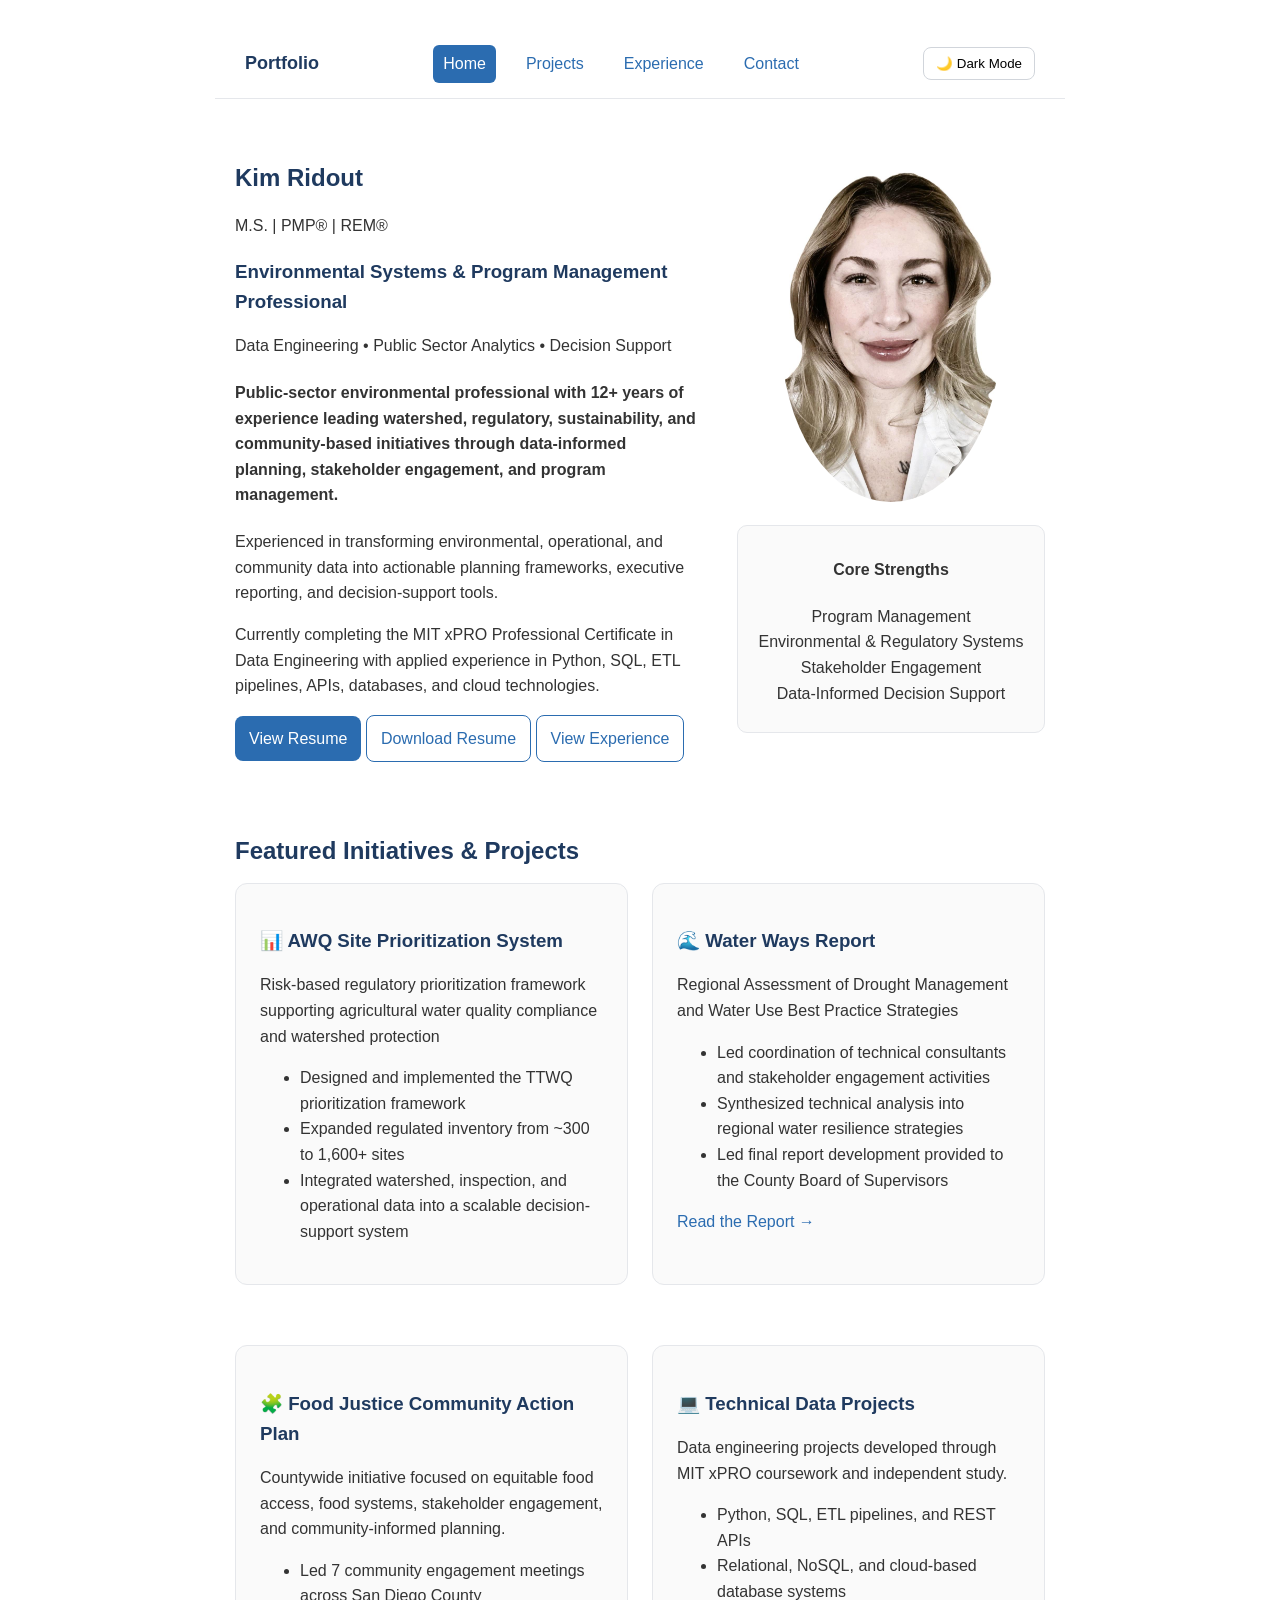
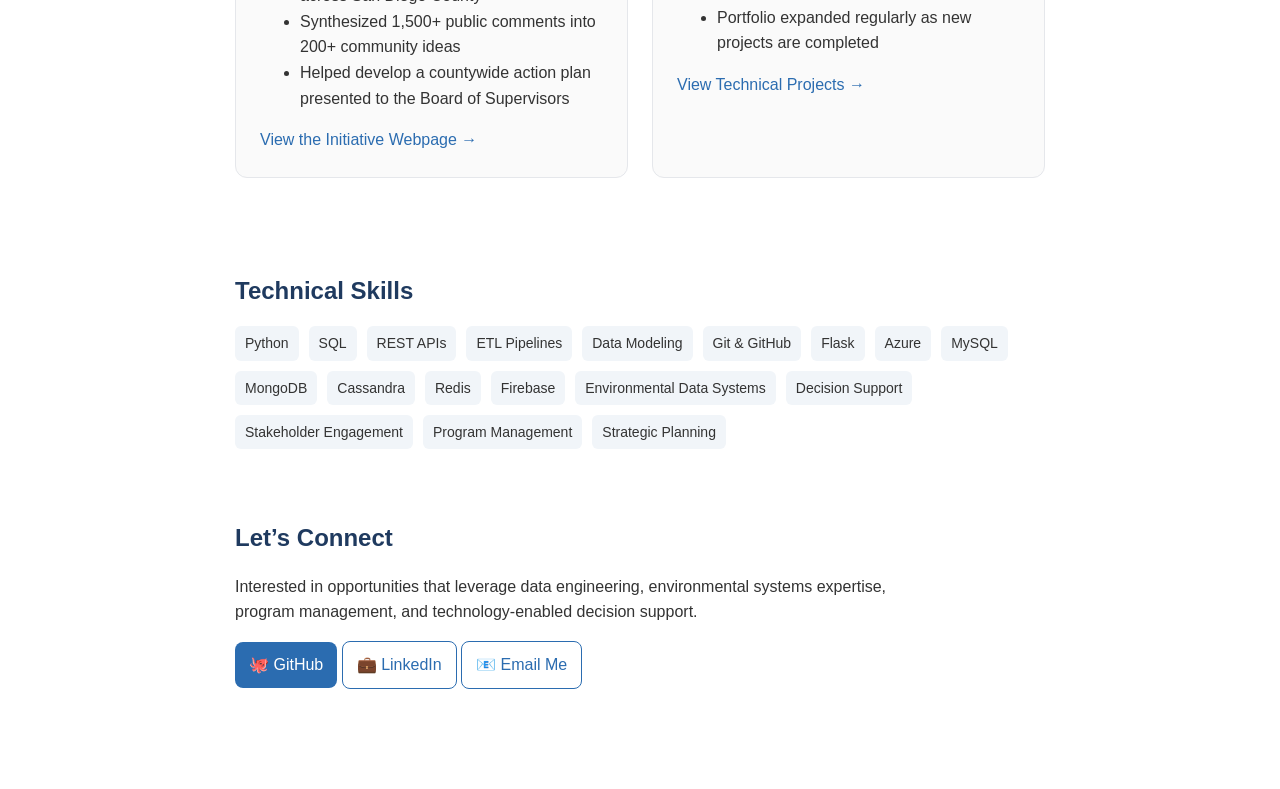
==== index.html @ 8fa9f554 "Refresh portfolio to showcase environmental systems and data engineering experience" ====
<!-- HOME LANDING PAGE  -->

<!DOCTYPE html>
<html lang="en">
<head>
  <meta charset="UTF-8" />
  <title>Kim Ridout | Portfolio</title>
  <link rel="stylesheet" href="style.css" />
</head>
<body>
<header class="site-header">
  <div class="logo">Portfolio</div>
  <nav class="nav-links">
    <a href="index.html">Home</a>
    <a href="projects.html">Projects</a>
    <a href="experience.html">Experience</a>
    <a href="contact.html">Contact</a>
  </nav>
  <button id="theme-toggle">🌙 Dark Mode</button>
</header>

<!-- page container start -->
<div class="page-container">

 <!-- HERO SECTION -->
<section class="hero">
  <div class="hero-left">
    <h1>Kim Ridout</h1><p class="hero-credentials">M.S. | PMP® | REM®</p>
    
    <h3>
    Environmental Systems & Program Management Professional
    </h3>
    <p class="hero-tagline">
    Data Engineering • Public Sector Analytics • Decision Support
    </p>
    <h4>
    Public-sector environmental professional with 12+ years of experience leading watershed, 
    regulatory, sustainability, and community-based initiatives through data-informed planning, 
    stakeholder engagement, and program management.
    </h4>
    <p>
    Experienced in transforming environmental, operational, and community data into
    actionable planning frameworks, executive reporting, and decision-support tools.
    </p>
    <p>
    Currently completing the MIT xPRO Professional Certificate in Data Engineering with applied
    experience in Python, SQL, ETL pipelines, APIs, databases, and cloud technologies.
    </p>

<!-- RESUME -->
    <div class="hero-actions">
      <a class="btn" href="assets/docs/resume_260529.pdf" target="_blank">
        View Resume
      </a>
      <a class="btn btn-outline"
         href="assets/docs/resume_260529.pdf"
         download>
        Download Resume
      </a>
      <a class="btn btn-outline" href="experience.html">
        View Experience
      </a>
    </div>
  </div>
<!-- end hero-left -->

<!-- PROFILE PICTURE -->
  <div class="hero-right">
    <img src="assets/images/profile.jpg"
         class="profile-pic-large" />
<!-- end profile picture -->

<!-- CORE Strengths -->
    <div class="quick-card">
      <h4>Core Strengths</h4>
      <p>
        Program Management<br>
        Environmental & Regulatory Systems<br>
        Stakeholder Engagement<br>
        Data-Informed Decision Support
      </p>
    </div>
<!-- end quick card -->

  </div>
</section>
<!-- end hero -->

<!-- FEATURED PROJECTS -->
<section class="section">
  <h2>Featured Initiatives & Projects</h2>
  <div class="card-grid">

<!-- AWQ -->
   <div class="card">
      <h3>📊 AWQ Site Prioritization System</h3>
        <p>
        Risk-based regulatory prioritization framework supporting agricultural water quality compliance and watershed protection
        </p>
          <ul>
            <li>Designed and implemented the TTWQ prioritization framework</li>
            <li>Expanded regulated inventory from ~300 to 1,600+ sites</li>
            <li>Integrated watershed, inspection, and operational data into a scalable decision-support system</li>
          </ul>
        <!-- <a href="projects.html">
          View AWQ Case Study →
        </a> -->
      </div>

<!-- WATER WAYS -->
    <div class="card">
      <h3>🌊 Water Ways Report</h3>
      <p>
        Regional Assessment of Drought Management and Water Use
        Best Practice Strategies 
      </p>
      <ul>
        <li>Led coordination of technical consultants and stakeholder engagement activities</li>
        <li>Synthesized technical analysis into regional water resilience strategies</li>
        <li>Led final report development provided to the County Board of Supervisors</li>
      </ul>
      <a
        href="https://ehq-production-us-california.s3.us-west-1.amazonaws.com/6717865f766ad4e50844e3e36471124e01fd2bdc/original/1746220062/d6d31402a9e4c3681c6e33fc3dd1c61b_WWR%20241201%20Water%20Ways%20Report.pdf?X-Amz-Algorithm=AWS4-HMAC-SHA256&X-Amz-Credential=AKIA4KKNQAKIPIPQP5NM%2F20260530%2Fus-west-1%2Fs3%2Faws4_request&X-Amz-Date=20260530T140122Z&X-Amz-Expires=300&X-Amz-SignedHeaders=host&X-Amz-Signature=a72d76559b38960dd581448501c898a4fb83215ee8a40cff5bfacf152ab32b6a"
        target="_blank"
        rel="noopener noreferrer"
      >
        Read the Report →
      </a>
    </div>

<!-- FOOD JUSTICE -->
    <div class="card">
      <h3>🧩 Food Justice Community Action Plan</h3>
      <p>
        Countywide initiative focused on equitable food access, food systems,
        stakeholder engagement, and community-informed planning.
      </p>
      <ul>
        <li>Led 7 community engagement meetings across San Diego County</li>
        <li>Synthesized 1,500+ public comments into 200+ community ideas</li>
        <li>Helped develop a countywide action plan presented to the Board of Supervisors</li>
      </ul>
      <a
        href="https://engage.sandiegocounty.gov/food-justice-community-action-plan"
        target="_blank"
        rel="noopener noreferrer"
      >
        View the Initiative Webpage →
      </a>
    </div>

<!-- MIT PROJECTS -->
    <div class="card">
      <h3>💻 Technical Data Projects</h3>
      <p>
        Data engineering projects developed through MIT xPRO coursework and independent study.
        </p>
        <ul>
          <li>Python, SQL, ETL pipelines, and REST APIs</li>
          <li>Relational, NoSQL, and cloud-based database systems</li>
          <li>Portfolio expanded regularly as new projects are completed</li>
        </ul>
      <a href="projects.html">
        View Technical Projects →
      </a>
    </div>

  </div>

</section>
<!-- end featured projects -->

<!-- SKILLS LIST -->
<section class="section">
  <h2>Technical Skills</h2>
  <ul class="skills-inline">
    <li>Python</li>
    <li>SQL</li>
    <li>REST APIs</li>
    <li>ETL Pipelines</li>
    <li>Data Modeling</li>
    <li>Git & GitHub</li>
    <li>Flask</li>
    <li>Azure</li>
    <li>MySQL</li>
    <li>MongoDB</li>
    <li>Cassandra</li>
    <li>Redis</li>
    <li>Firebase</li>
    <li>Environmental Data Systems</li>
    <li>Decision Support</li>
    <li>Stakeholder Engagement</li>
    <li>Program Management</li>
    <li>Strategic Planning</li>
  </ul>
</section>
<!-- end skills list-->

<!-- CONNECT -->
<section class="section connect">
  <h2>Let’s Connect</h2>
  <p>
  Interested in opportunities that leverage data engineering, environmental systems expertise,
  program management, and technology-enabled decision support.
  </p>
  <div class="connect-actions">
    <a class="btn" href="https://github.com/kimmyridout" target="_blank">
      🐙 GitHub
    </a>
    <a class="btn btn-outline" href="https://www.linkedin.com/in/kim-ridout-50b32a196" target="_blank">
      💼 LinkedIn
    </a>
    <a class="btn btn-outline" href="mailto:kimmyridout@gmail.com">
      📧 Email Me
    </a>
  </div>
</section>
<!-- end connect -->

<!-- end of page -->
</div>
<script src="assets/js/script.js"></script>
</body>
</html>
---- style.css ----
/* =========================
   BASE STYLES
========================= */

body {
  font-family: Arial, sans-serif;
  max-width: 850px;
  margin: auto;
  padding: 30px;
  line-height: 1.6;
  color: #333;
}

h1, h2, h3 {
  color: #1f3a5f;
  margin-bottom: 12px;
}

a {
  color: #2b6cb0;
  text-decoration: none;
  transition: 0.2s ease;
}

a:hover {
  text-decoration: underline;
  opacity: 0.85;
}

/* =========================
   LAYOUT CONTAINER
========================= */

.page-container {
  max-width: 1100px;
  margin: 0 auto;
  padding: 0 20px;
}

/* spacing system */
.section {
  margin: 70px 0;
}

.section p {
  max-width: 700px;
  line-height: 1.6;
}

/* =========================
   NAVIGATION
========================= */

.site-header {
  display: flex;
  align-items: center;
  justify-content: space-between;
  padding: 15px 30px;
  border-bottom: 1px solid #e5e7eb;

  position: sticky;
  top: 0;
  z-index: 1000;

  background: rgba(255, 255, 255, 0.95);
  backdrop-filter: blur(6px);
}

.logo {
  font-weight: bold;
  font-size: 18px;
  white-space: nowrap;
  color: #1f3a5f;
}

.nav-links {
  display: flex;
  gap: 20px;
}

.nav-links a {
  padding: 6px 10px;
  border-radius: 6px;
  font-weight: 500;
}

.nav-links a:hover {
  background: #eef5ff;
}

.nav-links a.active {
  background: #2b6cb0;
  color: white;
}

/* =========================
   BUTTONS
========================= */

.btn {
  display: inline-block;
  padding: 10px 14px;
  border-radius: 8px;
  background: #2b6cb0;
  color: white;
}

.btn:hover {
  background: #1f4f86;
}

.btn-outline {
  background: transparent;
  border: 1px solid #2b6cb0;
  color: #2b6cb0;
}

.btn-outline:hover {
  background: #eef5ff;
}

/* =========================
   HERO SECTION
========================= */

.hero {
  display: grid;
  grid-template-columns: 1.2fr 0.8fr;
  gap: 40px;
  align-items: center;
  margin-top: 40px;
}

.hero-right {
  text-align: center;
}

.profile-pic-large {
  width: 220px;
  border-radius: 50%;
  margin-bottom: 15px;
}

.quick-card {
  border: 1px solid #e5e7eb;
  padding: 10px;
  border-radius: 10px;
  background: #fafafa;
}

/* =========================
   CARDS SYSTEM
========================= */

.card-grid {
  display: grid;
  grid-template-columns: repeat(auto-fit, minmax(260px, 1fr));
  column-gap: 24px;
  row-gap: 36px;
}

.card {
  border: 1px solid #e5e7eb;
  border-radius: 12px;
  padding: 24px;
  background: #fafafa;
  transition: transform 0.2s ease;
  margin-bottom: 24px;
}

.card:hover {
  transform: translateY(-3px);
}

/* =========================
   SKILLS
========================= */

.skills-inline {
  display: flex;
  flex-wrap: wrap;
  gap: 10px;
  padding: 0;
  list-style: none;
}

.skills-inline li {
  background: #f1f5f9;
  padding: 6px 10px;
  border-radius: 6px;
  font-size: 14px;
}

/* =========================
   FORMS (CONTACT)
========================= */

.contact-intro {
  max-width: 700px;
  font-size: 18px;
  line-height: 1.6;
}

.contact-form {
  display: flex;
  flex-direction: column;
  gap: 12px;
  max-width: 600px;
}

.contact-form input,
.contact-form textarea {
  padding: 12px;
  font-size: 16px;
  border-radius: 8px;
  border: 1px solid #d1d5db;
}

/* =========================
   FILTER BUTTONS
========================= */

.filter-btn {
  padding: 8px 14px;
  margin-right: 10px;
  margin-bottom: 20px;

  border: 1px solid #d1d5db;
  background: white;
  border-radius: 8px;
  cursor: pointer;
}

.filter-btn:hover {
  background: #eef5ff;
}

.active-filter {
  background: #2b6cb0;
  color: white;
}

/* =========================
   DARK MODE
========================= */

body.dark-mode {
  background: #111827;
  color: #e5e7eb;
}

body.dark-mode h1,
body.dark-mode h2,
body.dark-mode h3,
body.dark-mode .logo {
  color: #f9fafb;
}

body.dark-mode a {
  color: #93c5fd;
}

body.dark-mode .site-header {
  background: rgba(17, 24, 39, 0.95);
  border-bottom: 1px solid #374151;
}

body.dark-mode .card,
body.dark-mode .quick-card {
  background: #1f2937;
  border: 1px solid #374151;
  color: #e5e7eb;
}

body.dark-mode .skills-inline li {
  background: #374151;
  color: #e5e7eb;
}

body.dark-mode .contact-form input,
body.dark-mode .contact-form textarea {
  background: #1f2937;
  border: 1px solid #374151;
  color: #e5e7eb;
}
body.dark-mode .filter-btn {
  background: #1f2937;
  color: #e5e7eb;
  border: 1px solid #374151;
}

body.dark-mode .filter-btn:hover {
  background: #374151;
}

body.dark-mode .active-filter {
  background: #2b6cb0;
  color: white;
}
body.dark-mode .timeline-content {
  background: #1f2937;
  border: 1px solid #374151;
}

body.dark-mode .timeline::before {
  background: #374151;
}

/* =========================
   THEME BUTTON
========================= */

#theme-toggle {
  border: 1px solid #d1d5db;
  background: white;
  padding: 8px 12px;
  border-radius: 8px;
  cursor: pointer;
}

/* ==========================
   EXPERIENCE TIMELINE
========================= */
/* .timeline {
  position: relative;
  margin: 40px 0;
  padding-left: 20px;
}

.timeline::before {
  content: "";
  position: absolute;
  left: 18px;
  top: 0;
  bottom: 0;
  width: 2px;
  background: #cbd5e1;
}

.timeline-item {
  position: relative;
  padding-left: 40px;
  margin-bottom: 35px;
}

.timeline-dot {
  position: absolute;
  left: 10px;
  top: 6px;
  width: 14px;
  height: 14px;
  background: #2b6cb0;
  border-radius: 50%;
}

.timeline-content {
  background: #f8fafc;
  padding: 15px;
  border-radius: 10px;
  border: 1px solid #e5e7eb;
} */

/* =========================
   EXPERIENCE PAGE CLEAN LAYOUT OVERRIDE
========================= */

.timeline {
  padding-left: 0;
  margin: 0;
}

.timeline::before {
  display: none;
}

.timeline-item {
  padding-left: 0;
  margin-bottom: 0;
}

.timeline-dot {
  display: none;
}

.timeline-content {
  background: transparent;
  border: none;
  padding: 0;
}
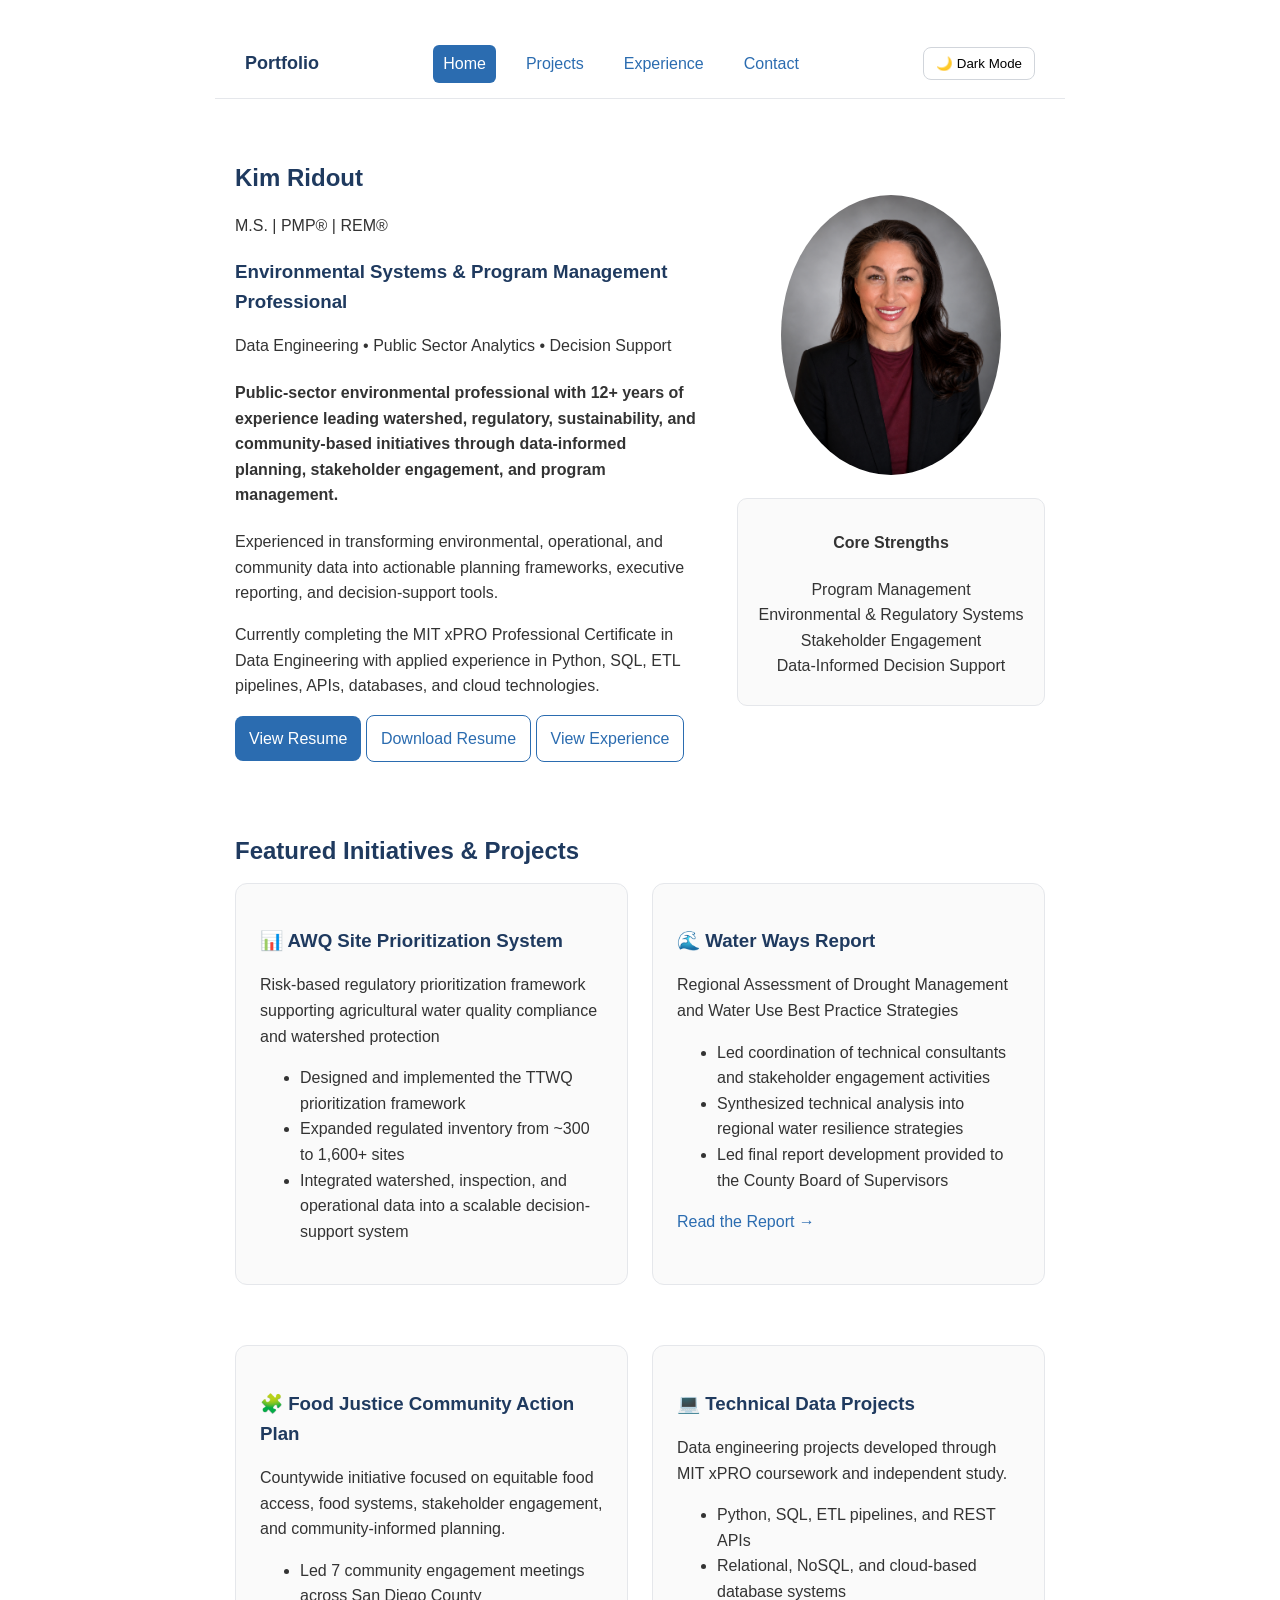
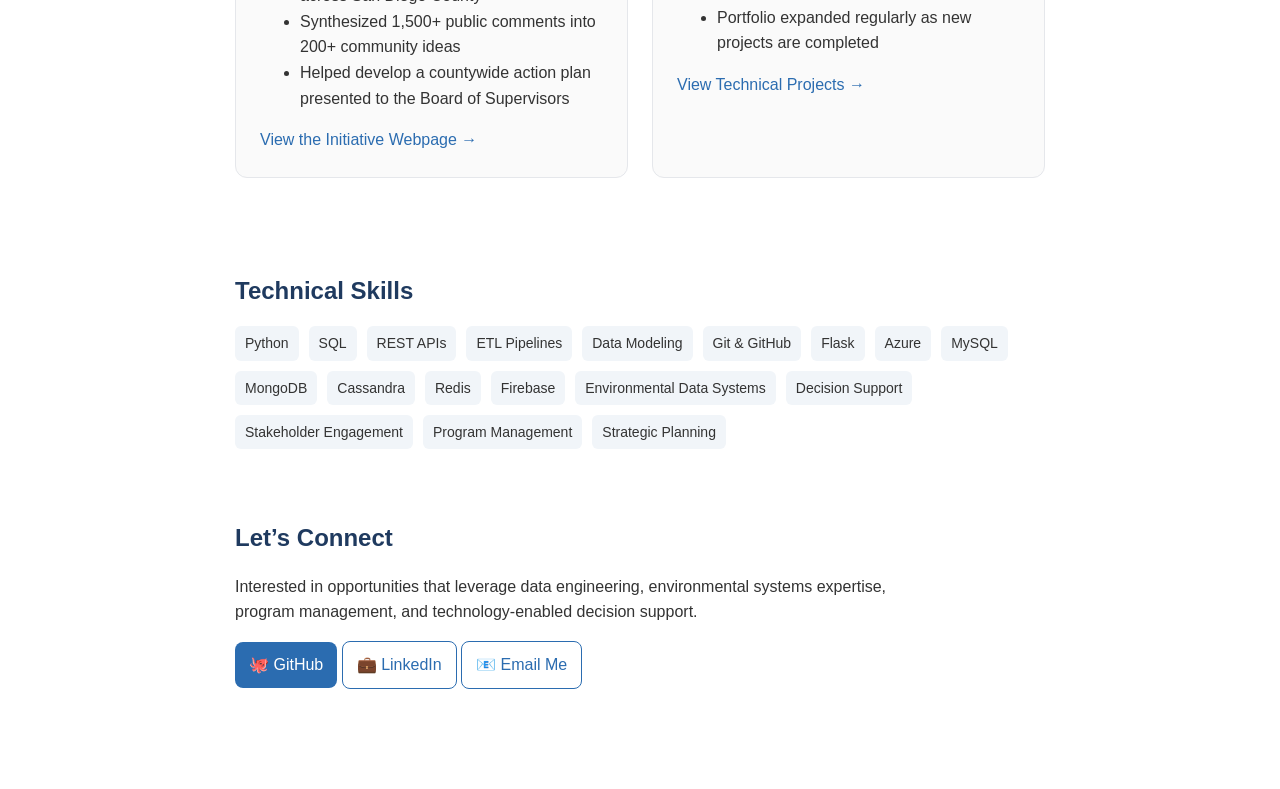
==== commit df9b98eb: "Update professional headshot" ====
--- a/index.html
+++ b/index.html
@@ -66,7 +66,7 @@
 
 <!-- PROFILE PICTURE -->
   <div class="hero-right">
-    <img src="assets/images/profile.jpg"
+    <img src="assets/images/profile.png"
          class="profile-pic-large" />
 <!-- end profile picture -->
 
--- a/style.css
+++ b/style.css
@@ -137,6 +137,8 @@
 
 .profile-pic-large {
   width: 220px;
+  height: 280px;
+  object-fit: cover;
   border-radius: 50%;
   margin-bottom: 15px;
 }
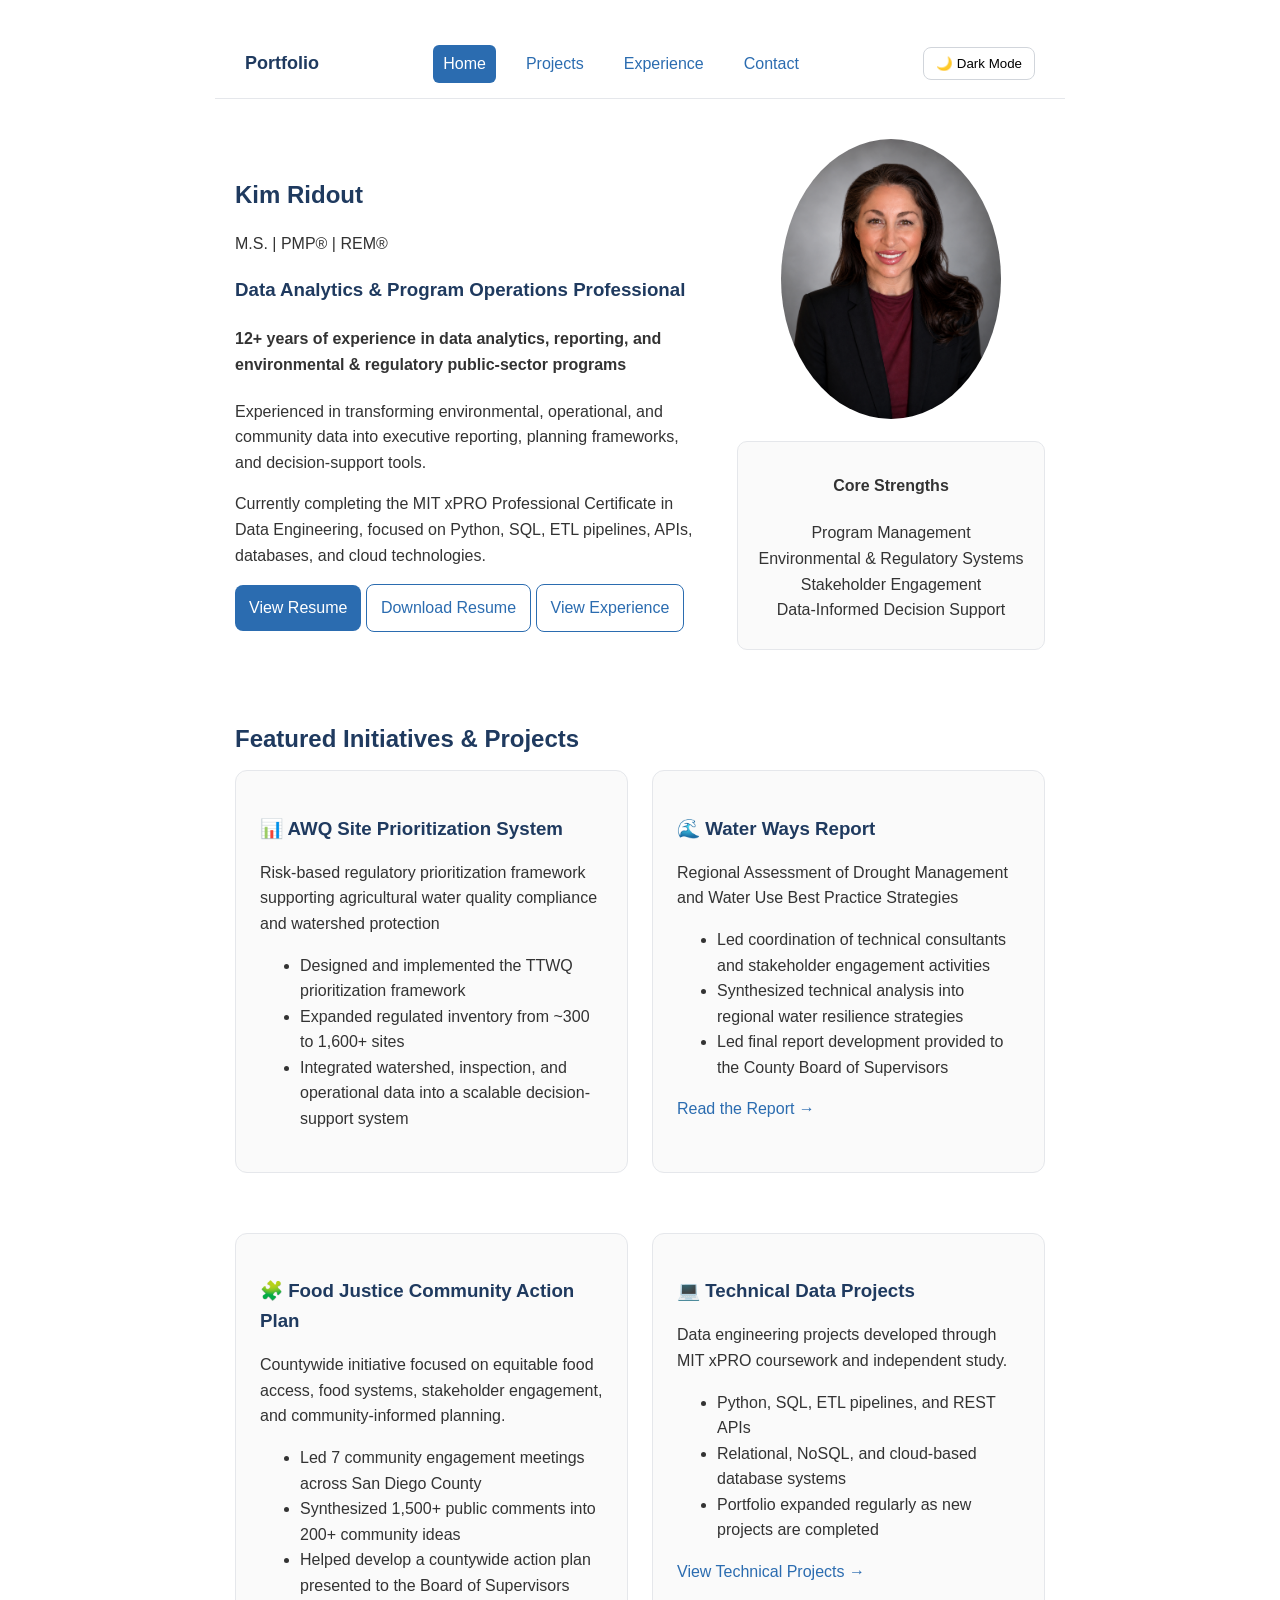
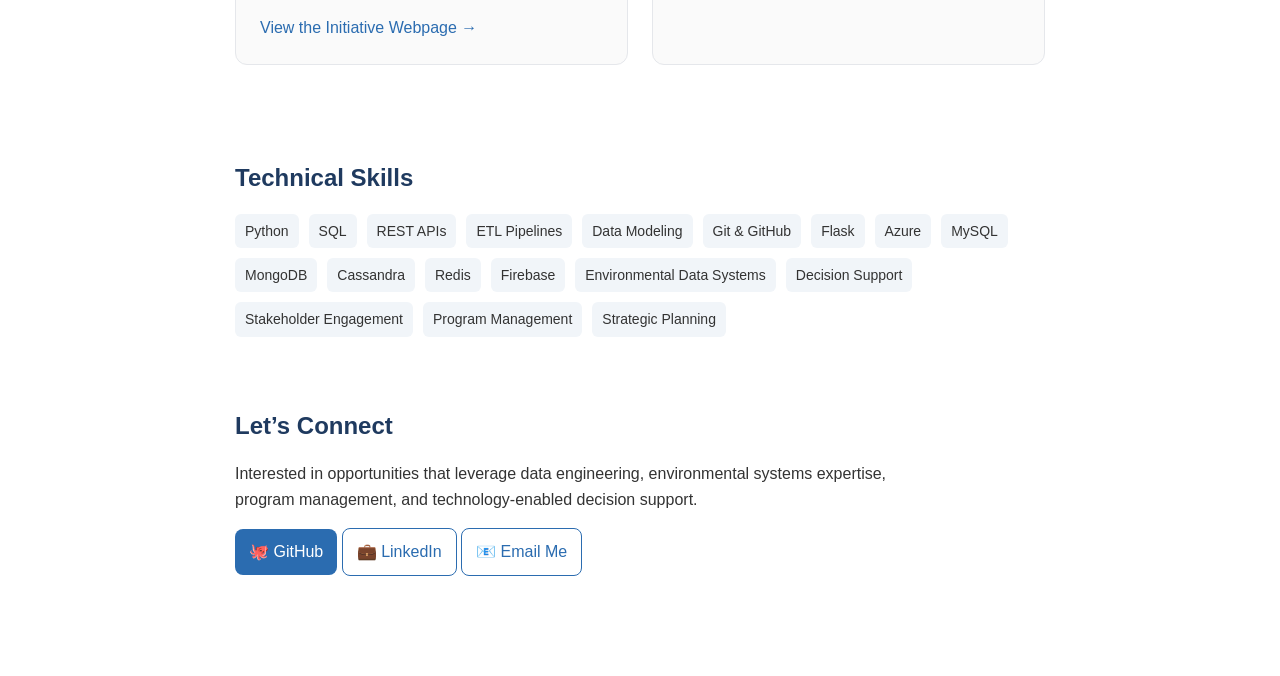
==== commit 5422345c: "Improve portfolio content and wording" ====
--- a/index.html
+++ b/index.html
@@ -28,32 +28,29 @@
     <h1>Kim Ridout</h1><p class="hero-credentials">M.S. | PMP® | REM®</p>
     
     <h3>
-    Environmental Systems & Program Management Professional
+    Data Analytics & Program Operations Professional
     </h3>
-    <p class="hero-tagline">
-    Data Engineering • Public Sector Analytics • Decision Support
-    </p>
-    <h4>
-    Public-sector environmental professional with 12+ years of experience leading watershed, 
-    regulatory, sustainability, and community-based initiatives through data-informed planning, 
-    stakeholder engagement, and program management.
+    <h4 class="hero-tagline">
+    12+ years of experience in data analytics, reporting, and environmental & 
+    regulatory public-sector programs
     </h4>
+
     <p>
-    Experienced in transforming environmental, operational, and community data into
-    actionable planning frameworks, executive reporting, and decision-support tools.
+    Experienced in transforming environmental, operational, and community data 
+    into executive reporting, planning frameworks, and decision-support tools.
     </p>
     <p>
-    Currently completing the MIT xPRO Professional Certificate in Data Engineering with applied
-    experience in Python, SQL, ETL pipelines, APIs, databases, and cloud technologies.
+    Currently completing the MIT xPRO Professional Certificate in Data Engineering, 
+    focused on Python, SQL, ETL pipelines, APIs, databases, and cloud technologies.
     </p>
 
 <!-- RESUME -->
     <div class="hero-actions">
-      <a class="btn" href="assets/docs/resume_260529.pdf" target="_blank">
+      <a class="btn" href="assets/docs/resume_260607.pdf" target="_blank">
         View Resume
       </a>
       <a class="btn btn-outline"
-         href="assets/docs/resume_260529.pdf"
+         href="assets/docs/resume_260607.pdf"
          download>
         Download Resume
       </a>
@@ -120,7 +117,7 @@
         <li>Led final report development provided to the County Board of Supervisors</li>
       </ul>
       <a
-        href="https://ehq-production-us-california.s3.us-west-1.amazonaws.com/6717865f766ad4e50844e3e36471124e01fd2bdc/original/1746220062/d6d31402a9e4c3681c6e33fc3dd1c61b_WWR%20241201%20Water%20Ways%20Report.pdf?X-Amz-Algorithm=AWS4-HMAC-SHA256&X-Amz-Credential=AKIA4KKNQAKIPIPQP5NM%2F20260530%2Fus-west-1%2Fs3%2Faws4_request&X-Amz-Date=20260530T140122Z&X-Amz-Expires=300&X-Amz-SignedHeaders=host&X-Amz-Signature=a72d76559b38960dd581448501c898a4fb83215ee8a40cff5bfacf152ab32b6a"
+        href="https://engage.sandiegocounty.gov/water-ways-report"
         target="_blank"
         rel="noopener noreferrer"
       >
--- a/style.css
+++ b/style.css
@@ -388,4 +388,22 @@
   background: transparent;
   border: none;
   padding: 0;
-}+}
+
+/* =========================
+   PROJECT IMAGES GALLERY
+========================= */
+.project-images {
+  display: grid;
+  grid-template-columns: repeat(3, 1fr);
+  gap: 10px;
+  margin-top: 10px;
+}
+
+.project-images img {
+  width: 100%;
+  height: 180px;
+  object-fit: contain;
+  border-radius: 8px;
+  border: 1px solid #ddd;
+}
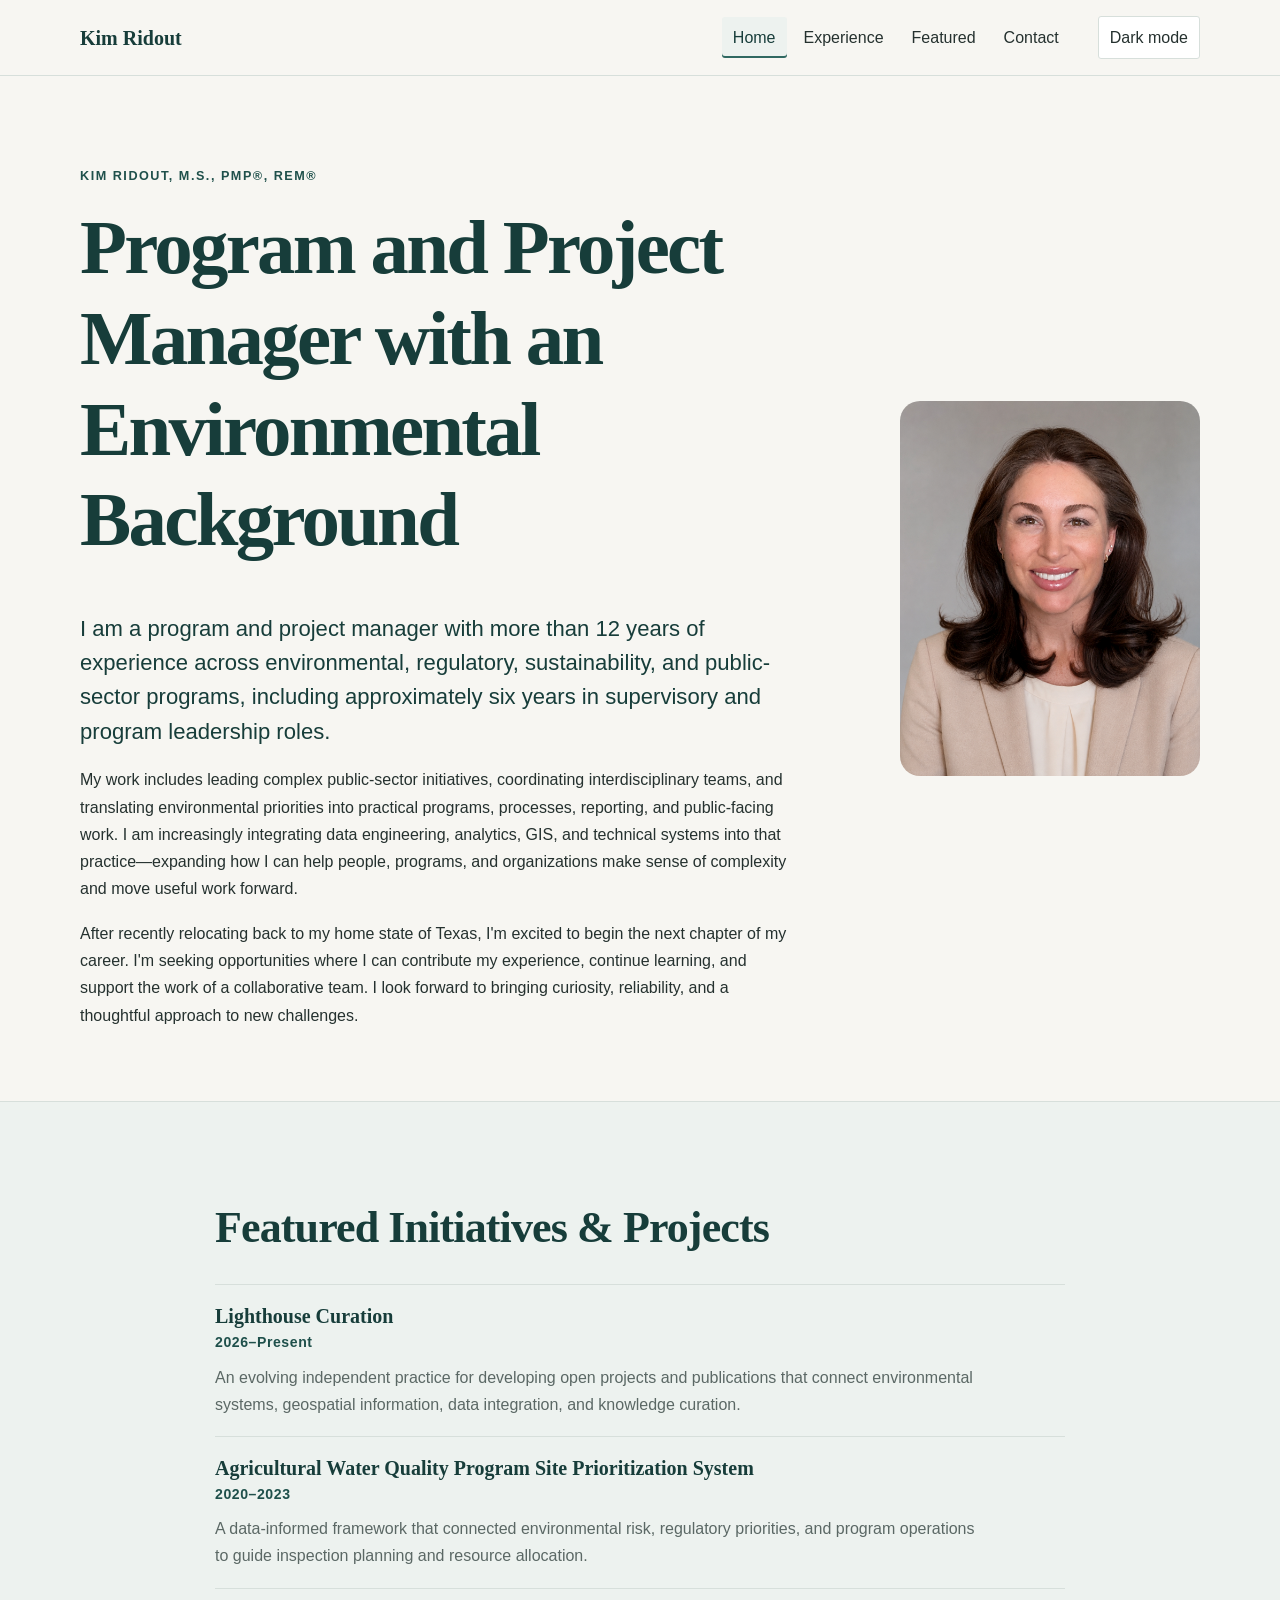
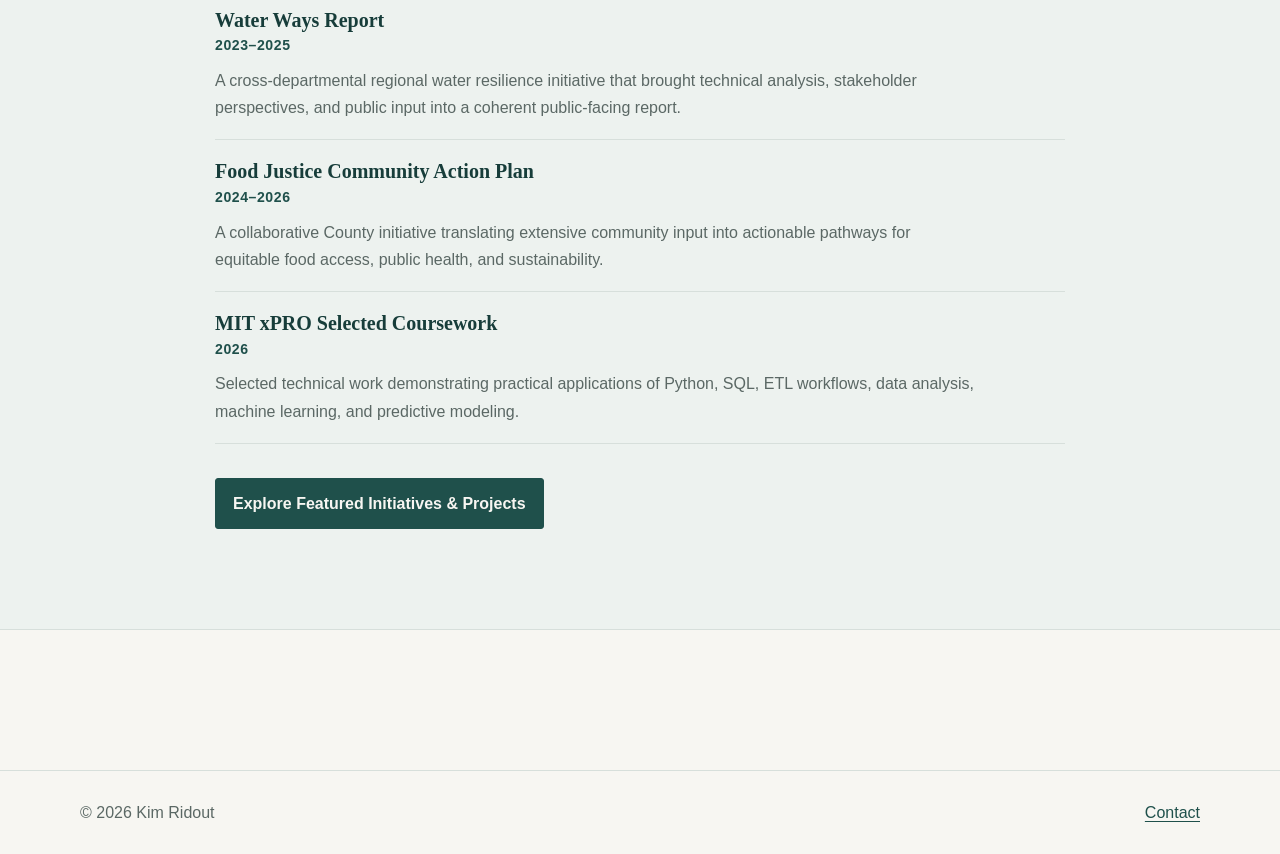
==== commit 12b26ed5: "Refine portfolio and synchronize with updated resume" ====
--- a/index.html
+++ b/index.html
@@ -1,221 +1,80 @@
-<!-- HOME LANDING PAGE  -->
-
 <!DOCTYPE html>
 <html lang="en">
 <head>
-  <meta charset="UTF-8" />
-  <title>Kim Ridout | Portfolio</title>
-  <link rel="stylesheet" href="style.css" />
+  <meta charset="UTF-8">
+  <meta name="viewport" content="width=device-width, initial-scale=1">
+  <meta name="description" content="Environmental program and project manager integrating data engineering, geospatial technologies, and systems thinking into environmental and public-interest work.">
+  <title>Kim Ridout | Environmental Systems &amp; Program Management</title>
+  <link rel="stylesheet" href="style.css">
 </head>
 <body>
-<header class="site-header">
-  <div class="logo">Portfolio</div>
-  <nav class="nav-links">
-    <a href="index.html">Home</a>
-    <a href="projects.html">Projects</a>
-    <a href="experience.html">Experience</a>
-    <a href="contact.html">Contact</a>
-  </nav>
-  <button id="theme-toggle">🌙 Dark Mode</button>
-</header>
+  <header class="site-header">
+    <a class="logo" href="index.html">Kim Ridout</a>
+    <button class="nav-toggle" type="button" aria-expanded="false" aria-controls="primary-navigation">Menu</button>
+    <nav class="nav-links" id="primary-navigation" aria-label="Primary navigation">
+      <a href="index.html" aria-current="page">Home</a>
+      <a href="experience.html">Experience</a>
+      <a href="featured.html">Featured</a>
+      <a href="contact.html">Contact</a>
+    </nav>
+    <button id="theme-toggle" type="button" aria-label="Switch to dark mode">Dark mode</button>
+  </header>
 
-<!-- page container start -->
-<div class="page-container">
+  <main>
+    <section class="hero page-container" aria-labelledby="home-heading">
+      <div class="hero-copy">
+        <p class="eyebrow">Kim Ridout, M.S., PMP®, REM®</p>
+        <h1 id="home-heading">Program and Project Manager with an Environmental Background</h1>
+        <p class="lede">I am a program and project manager with more than 12 years of experience across environmental, regulatory, sustainability, and public-sector programs, including approximately six years in supervisory and program leadership roles.</p>
+        <p>My work includes leading complex public-sector initiatives, coordinating interdisciplinary teams, and translating environmental priorities into practical programs, processes, reporting, and public-facing work. I am increasingly integrating data engineering, analytics, GIS, and technical systems into that practice—expanding how I can help people, programs, and organizations make sense of complexity and move useful work forward.</p>
+        <p>After recently relocating back to my home state of Texas, I'm excited to begin the next chapter of my career. I'm seeking opportunities where I can contribute my experience, continue learning, and support the work of a collaborative team. I look forward to bringing curiosity, reliability, and a thoughtful approach to new challenges.</p>
+      </div>
+      <figure class="portrait">
+        <img src="assets/images/profile.png" alt="Portrait of Kim Ridout">
+      </figure>
+    </section>
 
- <!-- HERO SECTION -->
-<section class="hero">
-  <div class="hero-left">
-    <h1>Kim Ridout</h1><p class="hero-credentials">M.S. | PMP® | REM®</p>
-    
-    <h3>
-    Data Analytics & Program Operations Professional
-    </h3>
-    <h4 class="hero-tagline">
-    12+ years of experience in data analytics, reporting, and environmental & 
-    regulatory public-sector programs
-    </h4>
+    <section class="section section-tint" aria-labelledby="featured-heading">
+      <div class="page-container featured-summary">
+        <h2 id="featured-heading">Featured Initiatives &amp; Projects</h2>
+        <ol>
+          <li>
+            <h3>Lighthouse Curation</h3>
+            <p class="featured-date">2026–Present</p>
+            <p>An evolving independent practice for developing open projects and publications that connect environmental systems, geospatial information, data integration, and knowledge curation.</p>
+          </li>
+          <li>
+            <h3>Agricultural Water Quality Program Site Prioritization System</h3>
+            <p class="featured-date">2020–2023</p>
+            <p>A data-informed framework that connected environmental risk, regulatory priorities, and program operations to guide inspection planning and resource allocation.</p>
+          </li>
+          <li>
+            <h3>Water Ways Report</h3>
+            <p class="featured-date">2023–2025</p>
+            <p>A cross-departmental regional water resilience initiative that brought technical analysis, stakeholder perspectives, and public input into a coherent public-facing report.</p>
+          </li>
+          <li>
+            <h3>Food Justice Community Action Plan</h3>
+            <p class="featured-date">2024–2026</p>
+            <p>A collaborative County initiative translating extensive community input into actionable pathways for equitable food access, public health, and sustainability.</p>
+          </li>
+          <li>
+            <h3>MIT xPRO Selected Coursework</h3>
+            <p class="featured-date">2026</p>
+            <p>Selected technical work demonstrating practical applications of Python, SQL, ETL workflows, data analysis, machine learning, and predictive modeling.</p>
+          </li>
+        </ol>
+        <a class="btn" href="featured.html">Explore Featured Initiatives &amp; Projects</a>
+      </div>
+    </section>
+  </main>
 
-    <p>
-    Experienced in transforming environmental, operational, and community data 
-    into executive reporting, planning frameworks, and decision-support tools.
-    </p>
-    <p>
-    Currently completing the MIT xPRO Professional Certificate in Data Engineering, 
-    focused on Python, SQL, ETL pipelines, APIs, databases, and cloud technologies.
-    </p>
-
-<!-- RESUME -->
-    <div class="hero-actions">
-      <a class="btn" href="assets/docs/resume_260607.pdf" target="_blank">
-        View Resume
-      </a>
-      <a class="btn btn-outline"
-         href="assets/docs/resume_260607.pdf"
-         download>
-        Download Resume
-      </a>
-      <a class="btn btn-outline" href="experience.html">
-        View Experience
-      </a>
+  <footer class="site-footer">
+    <div class="page-container">
+      <p>© <span data-current-year></span> Kim Ridout</p>
+      <a href="contact.html">Contact</a>
     </div>
-  </div>
-<!-- end hero-left -->
-
-<!-- PROFILE PICTURE -->
-  <div class="hero-right">
-    <img src="assets/images/profile.png"
-         class="profile-pic-large" />
-<!-- end profile picture -->
-
-<!-- CORE Strengths -->
-    <div class="quick-card">
-      <h4>Core Strengths</h4>
-      <p>
-        Program Management<br>
-        Environmental & Regulatory Systems<br>
-        Stakeholder Engagement<br>
-        Data-Informed Decision Support
-      </p>
-    </div>
-<!-- end quick card -->
-
-  </div>
-</section>
-<!-- end hero -->
-
-<!-- FEATURED PROJECTS -->
-<section class="section">
-  <h2>Featured Initiatives & Projects</h2>
-  <div class="card-grid">
-
-<!-- AWQ -->
-   <div class="card">
-      <h3>📊 AWQ Site Prioritization System</h3>
-        <p>
-        Risk-based regulatory prioritization framework supporting agricultural water quality compliance and watershed protection
-        </p>
-          <ul>
-            <li>Designed and implemented the TTWQ prioritization framework</li>
-            <li>Expanded regulated inventory from ~300 to 1,600+ sites</li>
-            <li>Integrated watershed, inspection, and operational data into a scalable decision-support system</li>
-          </ul>
-        <!-- <a href="projects.html">
-          View AWQ Case Study →
-        </a> -->
-      </div>
-
-<!-- WATER WAYS -->
-    <div class="card">
-      <h3>🌊 Water Ways Report</h3>
-      <p>
-        Regional Assessment of Drought Management and Water Use
-        Best Practice Strategies 
-      </p>
-      <ul>
-        <li>Led coordination of technical consultants and stakeholder engagement activities</li>
-        <li>Synthesized technical analysis into regional water resilience strategies</li>
-        <li>Led final report development provided to the County Board of Supervisors</li>
-      </ul>
-      <a
-        href="https://engage.sandiegocounty.gov/water-ways-report"
-        target="_blank"
-        rel="noopener noreferrer"
-      >
-        Read the Report →
-      </a>
-    </div>
-
-<!-- FOOD JUSTICE -->
-    <div class="card">
-      <h3>🧩 Food Justice Community Action Plan</h3>
-      <p>
-        Countywide initiative focused on equitable food access, food systems,
-        stakeholder engagement, and community-informed planning.
-      </p>
-      <ul>
-        <li>Led 7 community engagement meetings across San Diego County</li>
-        <li>Synthesized 1,500+ public comments into 200+ community ideas</li>
-        <li>Helped develop a countywide action plan presented to the Board of Supervisors</li>
-      </ul>
-      <a
-        href="https://engage.sandiegocounty.gov/food-justice-community-action-plan"
-        target="_blank"
-        rel="noopener noreferrer"
-      >
-        View the Initiative Webpage →
-      </a>
-    </div>
-
-<!-- MIT PROJECTS -->
-    <div class="card">
-      <h3>💻 Technical Data Projects</h3>
-      <p>
-        Data engineering projects developed through MIT xPRO coursework and independent study.
-        </p>
-        <ul>
-          <li>Python, SQL, ETL pipelines, and REST APIs</li>
-          <li>Relational, NoSQL, and cloud-based database systems</li>
-          <li>Portfolio expanded regularly as new projects are completed</li>
-        </ul>
-      <a href="projects.html">
-        View Technical Projects →
-      </a>
-    </div>
-
-  </div>
-
-</section>
-<!-- end featured projects -->
-
-<!-- SKILLS LIST -->
-<section class="section">
-  <h2>Technical Skills</h2>
-  <ul class="skills-inline">
-    <li>Python</li>
-    <li>SQL</li>
-    <li>REST APIs</li>
-    <li>ETL Pipelines</li>
-    <li>Data Modeling</li>
-    <li>Git & GitHub</li>
-    <li>Flask</li>
-    <li>Azure</li>
-    <li>MySQL</li>
-    <li>MongoDB</li>
-    <li>Cassandra</li>
-    <li>Redis</li>
-    <li>Firebase</li>
-    <li>Environmental Data Systems</li>
-    <li>Decision Support</li>
-    <li>Stakeholder Engagement</li>
-    <li>Program Management</li>
-    <li>Strategic Planning</li>
-  </ul>
-</section>
-<!-- end skills list-->
-
-<!-- CONNECT -->
-<section class="section connect">
-  <h2>Let’s Connect</h2>
-  <p>
-  Interested in opportunities that leverage data engineering, environmental systems expertise,
-  program management, and technology-enabled decision support.
-  </p>
-  <div class="connect-actions">
-    <a class="btn" href="https://github.com/kimmyridout" target="_blank">
-      🐙 GitHub
-    </a>
-    <a class="btn btn-outline" href="https://www.linkedin.com/in/kim-ridout-50b32a196" target="_blank">
-      💼 LinkedIn
-    </a>
-    <a class="btn btn-outline" href="mailto:kimmyridout@gmail.com">
-      📧 Email Me
-    </a>
-  </div>
-</section>
-<!-- end connect -->
-
-<!-- end of page -->
-</div>
-<script src="assets/js/script.js"></script>
+  </footer>
+  <script src="assets/js/script.js"></script>
 </body>
-</html>+</html>
--- a/style.css
+++ b/style.css
@@ -1,409 +1,717 @@
-/* =========================
-   BASE STYLES
-========================= */
+:root {
+  color-scheme: light;
+  --bg: #f7f6f2;
+  --surface: #ffffff;
+  --surface-alt: #edf2ef;
+  --text: #25312f;
+  --muted: #5b6865;
+  --heading: #173d3a;
+  --accent: #2f6861;
+  --accent-strong: #1f504b;
+  --border: #d7dfdb;
+  --focus: #b86d32;
+  --max-width: 1120px;
+}
+
+* {
+  box-sizing: border-box;
+}
+
+html {
+  scroll-behavior: smooth;
+}
 
 body {
-  font-family: Arial, sans-serif;
+  margin: 0;
+  background: var(--bg);
+  color: var(--text);
+  font-family: "Segoe UI", Arial, sans-serif;
+  font-size: 1rem;
+  line-height: 1.7;
+}
+
+body.dark-mode {
+  color-scheme: dark;
+  --bg: #111918;
+  --surface: #172321;
+  --surface-alt: #1b2b28;
+  --text: #e1e9e6;
+  --muted: #aebdb9;
+  --heading: #f2f7f5;
+  --accent: #91c9c0;
+  --accent-strong: #b0ddd5;
+  --border: #334743;
+  --focus: #f0a461;
+}
+
+img {
+  display: block;
+  max-width: 100%;
+}
+
+a {
+  color: var(--accent-strong);
+  text-decoration-thickness: 1px;
+  text-underline-offset: 0.2em;
+}
+
+a:hover {
+  text-decoration-thickness: 2px;
+}
+
+a:focus-visible,
+button:focus-visible {
+  outline: 3px solid var(--focus);
+  outline-offset: 3px;
+}
+
+h1,
+h2,
+h3 {
+  color: var(--heading);
+  font-family: Georgia, "Times New Roman", serif;
+  font-weight: 600;
+  line-height: 1.18;
+  margin: 0 0 0.6em;
+}
+
+h1 {
+  font-size: clamp(2.5rem, 6vw, 4.8rem);
+  letter-spacing: -0.035em;
   max-width: 850px;
-  margin: auto;
-  padding: 30px;
-  line-height: 1.6;
-  color: #333;
-}
-
-h1, h2, h3 {
-  color: #1f3a5f;
-  margin-bottom: 12px;
-}
-
-a {
-  color: #2b6cb0;
+}
+
+h2 {
+  font-size: clamp(1.8rem, 3.5vw, 2.75rem);
+  letter-spacing: -0.02em;
+}
+
+h3 {
+  font-size: 1.25rem;
+}
+
+p,
+ul,
+ol {
+  margin: 0 0 1.1rem;
+}
+
+.page-container {
+  width: min(calc(100% - 40px), var(--max-width));
+  margin-inline: auto;
+}
+
+.site-header {
+  position: sticky;
+  z-index: 10;
+  top: 0;
+  display: grid;
+  grid-template-columns: 1fr auto auto;
+  align-items: center;
+  gap: 28px;
+  min-height: 76px;
+  padding: 12px max(20px, calc((100vw - var(--max-width)) / 2));
+  border-bottom: 1px solid var(--border);
+  background: color-mix(in srgb, var(--bg) 94%, transparent);
+  backdrop-filter: blur(12px);
+}
+
+.logo {
+  color: var(--heading);
+  font-family: Georgia, "Times New Roman", serif;
+  font-size: 1.25rem;
+  font-weight: 700;
   text-decoration: none;
-  transition: 0.2s ease;
-}
-
-a:hover {
-  text-decoration: underline;
-  opacity: 0.85;
-}
-
-/* =========================
-   LAYOUT CONTAINER
-========================= */
-
-.page-container {
-  max-width: 1100px;
-  margin: 0 auto;
-  padding: 0 20px;
-}
-
-/* spacing system */
+}
+
+.nav-links {
+  display: flex;
+  align-items: center;
+  gap: 6px;
+}
+
+.nav-links a {
+  border-radius: 3px;
+  color: var(--text);
+  padding: 7px 11px;
+  text-decoration: none;
+}
+
+.nav-links a:hover,
+.nav-links a[aria-current="page"] {
+  background: var(--surface-alt);
+  color: var(--heading);
+}
+
+.nav-links a[aria-current="page"] {
+  box-shadow: inset 0 -2px var(--accent);
+}
+
+button {
+  color: inherit;
+  font: inherit;
+}
+
+#theme-toggle,
+.nav-toggle {
+  border: 1px solid var(--border);
+  border-radius: 3px;
+  background: var(--surface);
+  cursor: pointer;
+  padding: 7px 11px;
+}
+
+.nav-toggle {
+  display: none;
+}
+
+.hero {
+  --portrait-width: 300px;
+  display: grid;
+  grid-template-columns: minmax(0, 1fr) var(--portrait-width);
+  gap: clamp(40px, 8vw, 100px);
+  align-items: center;
+  min-height: auto;
+  padding-block: 90px 55px;
+}
+
+.hero-copy {
+  max-width: 800px;
+}
+
+.eyebrow {
+  color: var(--accent-strong);
+  font-size: 0.79rem;
+  font-weight: 700;
+  letter-spacing: 0.12em;
+  margin-bottom: 1rem;
+  text-transform: uppercase;
+}
+
+.lede {
+  color: var(--heading);
+  font-size: clamp(1.15rem, 2vw, 1.38rem);
+  line-height: 1.55;
+  max-width: 800px;
+}
+
+.hero-copy > p:not(.eyebrow) {
+  max-width: 760px;
+}
+
+.hero + .section {
+  margin-top: 0;
+}
+
+.portrait {
+  aspect-ratio: 4 / 5;
+  border-radius: 20px;
+  margin: 0;
+  overflow: hidden;
+  transform: translateY(-18px);
+}
+
+.portrait img {
+  height: 100%;
+  object-fit: cover;
+  width: 100%;
+}
+
+.external-links {
+  display: flex;
+  flex-wrap: wrap;
+  gap: 14px 26px;
+  margin-top: 28px;
+}
+
+.external-links a,
+.coursework-list a {
+  font-weight: 650;
+}
+
+.external-links a::after,
+.coursework-list a::after {
+  content: " →";
+}
+
 .section {
-  margin: 70px 0;
-}
-
-.section p {
-  max-width: 700px;
-  line-height: 1.6;
-}
-
-/* =========================
-   NAVIGATION
-========================= */
-
-.site-header {
+  margin-block: clamp(80px, 11vw, 140px);
+}
+
+.section-tint {
+  background: var(--surface-alt);
+  border-block: 1px solid var(--border);
+  padding-block: clamp(65px, 9vw, 100px);
+}
+
+.split-section {
+  display: grid;
+  grid-template-columns: 0.75fr 1.25fr;
+  gap: clamp(40px, 8vw, 100px);
+}
+
+.featured-summary {
+  max-width: 850px;
+}
+
+.featured-summary ol {
+  border-top: 1px solid var(--border);
+  list-style: none;
+  margin: 30px 0 34px;
+  padding: 0;
+}
+
+.featured-summary li {
+  border-bottom: 1px solid var(--border);
+  padding: 20px 0 18px;
+}
+
+.featured-summary li h3 {
+  margin-bottom: 6px;
+}
+
+.featured-summary li p {
+  color: var(--muted);
+  margin: 0;
+  max-width: 760px;
+}
+
+.featured-summary .featured-date {
+  color: var(--accent-strong);
+  font-size: 0.88rem;
+  font-weight: 700;
+  letter-spacing: 0.04em;
+  margin: -0.25rem 0 0.55rem;
+}
+
+.btn {
+  display: inline-block;
+  border: 1px solid var(--accent-strong);
+  border-radius: 3px;
+  background: var(--accent-strong);
+  color: var(--bg);
+  font-weight: 650;
+  padding: 11px 17px;
+  text-decoration: none;
+}
+
+.btn:hover {
+  background: var(--heading);
+  color: var(--bg);
+}
+
+.page-intro {
+  border-bottom: 1px solid var(--border);
+  padding: clamp(75px, 10vw, 120px) 0 clamp(50px, 7vw, 75px);
+}
+
+.page-intro .lede {
+  max-width: 800px;
+}
+
+.experience-list {
+  border-top: 1px solid var(--border);
+}
+
+.current-initiative {
+  display: grid;
+  grid-template-columns: 0.75fr 1.25fr;
+  gap: clamp(40px, 8vw, 100px);
+  border: 1px solid var(--border);
+  background: var(--surface-alt);
+  padding: clamp(30px, 5vw, 55px);
+}
+
+.current-initiative p:last-child {
+  margin-bottom: 0;
+}
+
+.initiative-role {
+  color: var(--muted);
+  font-size: 0.95rem;
+  font-weight: 650;
+  margin-top: -0.35rem;
+}
+
+.experience-entry {
+  border-bottom: 1px solid var(--border);
+  padding: 35px 0;
+}
+
+.experience-entry header {
+  display: grid;
+  grid-template-columns: 1fr auto;
+  gap: 25px;
+  align-items: start;
+  margin-bottom: 14px;
+}
+
+.experience-entry h3,
+.credential h3,
+.coursework-list h3 {
+  margin-bottom: 4px;
+}
+
+.experience-entry header p {
+  color: var(--muted);
+  margin: 0;
+}
+
+.experience-entry .date {
+  color: var(--accent-strong);
+  font-size: 0.9rem;
+  font-weight: 700;
+  white-space: nowrap;
+}
+
+.experience-entry ul {
+  max-width: 880px;
+  margin-bottom: 0;
+  padding-left: 1.2rem;
+}
+
+.contextual-links {
+  border-left: 2px solid var(--accent);
+  margin-top: 24px;
+  max-width: 800px;
+  padding-left: 18px;
+}
+
+.contextual-links a {
+  font-weight: 650;
+}
+
+.contextual-links p {
+  color: var(--muted);
+  font-size: 0.93rem;
+  margin: 2px 0 12px;
+}
+
+.contextual-links .contextual-label {
+  color: var(--accent-strong);
+  font-size: 0.76rem;
+  font-weight: 700;
+  letter-spacing: 0.1em;
+  margin-bottom: 8px;
+  text-transform: uppercase;
+}
+
+.publication {
+  color: var(--muted);
+  font-size: 0.94rem;
+  margin-top: 14px;
+}
+
+.development-note {
+  color: var(--muted);
+  font-style: italic;
+  margin-top: 24px;
+}
+
+.compact-entry > p {
+  margin-bottom: 0;
+}
+
+.credential-grid {
+  display: grid;
+  grid-template-columns: 0.85fr 1.15fr;
+  gap: clamp(45px, 8vw, 100px);
+}
+
+.credential {
+  border-top: 1px solid var(--border);
+  padding: 22px 0 10px;
+}
+
+.credential p,
+.plain-list {
+  color: var(--muted);
+}
+
+.plain-list {
+  border-top: 1px solid var(--border);
+  list-style: none;
+  padding: 14px 0 0;
+}
+
+.plain-list li {
+  border-bottom: 1px solid var(--border);
+  padding: 9px 0;
+}
+
+.resume-callout {
   display: flex;
   align-items: center;
   justify-content: space-between;
-  padding: 15px 30px;
-  border-bottom: 1px solid #e5e7eb;
-
-  position: sticky;
-  top: 0;
-  z-index: 1000;
-
-  background: rgba(255, 255, 255, 0.95);
-  backdrop-filter: blur(6px);
-}
-
-.logo {
-  font-weight: bold;
-  font-size: 18px;
-  white-space: nowrap;
-  color: #1f3a5f;
-}
-
-.nav-links {
+  gap: 40px;
+  border: 1px solid var(--border);
+  background: var(--surface-alt);
+  padding: clamp(30px, 5vw, 55px);
+}
+
+.resume-callout .btn {
+  flex: none;
+}
+
+/* =========================
+   PERSPECTIVE PAGE
+========================= */
+
+.perspective-page {
+  padding-bottom: clamp(80px, 11vw, 140px);
+}
+
+.perspective-section {
+  margin-block: clamp(75px, 10vw, 120px);
+}
+
+.perspective-panel {
+  border: 1px solid var(--border);
+  background: var(--surface-alt);
+  padding: clamp(30px, 5vw, 55px);
+}
+
+.perspective-panel p {
+  max-width: 850px;
+}
+
+.strengths-section {
+  margin-top: clamp(55px, 8vw, 90px);
+}
+
+.strengths-grid {
+  display: grid;
+  grid-template-columns: repeat(auto-fit, minmax(190px, 1fr));
+  gap: 18px;
+  margin-top: 35px;
+}
+
+.results-note {
+  color: var(--muted);
+  font-size: 0.9rem;
+}
+
+.strength-card {
+  border: 1px solid var(--border);
+  background: var(--surface);
+  padding: 22px;
+}
+
+.strength-card p:last-child {
+  margin-bottom: 0;
+}
+
+.placeholder-label {
+  color: var(--muted);
+  font-size: 0.84rem;
+}
+
+.placeholder-label {
+  border-block: 1px solid var(--border);
+  padding-block: 10px;
+}
+
+.energy-grid {
+  display: grid;
+  grid-template-columns: repeat(2, minmax(0, 1fr));
+  gap: 14px;
+  list-style: none;
+  margin: 30px 0 0;
+  padding: 0;
+}
+
+.energy-grid li {
+  border: 1px solid var(--border);
+  background: var(--surface);
+  color: var(--heading);
+  padding: 15px 18px;
+}
+
+.perspective-closing {
+  max-width: 760px;
+  border-top: 1px solid var(--border);
+  padding-top: 35px;
+}
+
+.perspective-closing .btn {
+  margin-top: 10px;
+}
+
+.featured-list {
+  margin-bottom: 140px;
+}
+
+.featured-entry {
+  display: grid;
+  grid-template-columns: 70px minmax(0, 850px);
+  gap: 20px;
+  border-bottom: 1px solid var(--border);
+  padding-block: clamp(65px, 9vw, 100px);
+}
+
+.entry-number {
+  color: var(--accent-strong);
+  font-family: Georgia, "Times New Roman", serif;
+  font-size: 1.1rem;
+}
+
+.statement {
+  border-left: 3px solid var(--accent);
+  color: var(--heading);
+  font-family: Georgia, "Times New Roman", serif;
+  font-size: 1.25rem;
+  padding-left: 22px;
+}
+
+.coursework-list {
+  display: grid;
+  grid-template-columns: repeat(2, 1fr);
+  gap: 24px;
+  margin-top: 35px;
+}
+
+.coursework-list section {
+  border-top: 2px solid var(--accent);
+  background: var(--surface-alt);
+  padding: 24px;
+}
+
+.contact-page {
+  min-height: calc(100vh - 165px);
+}
+
+.contact-list {
+  display: grid;
+  margin: 65px 0 120px;
+  font-style: normal;
+}
+
+.contact-list a {
+  display: grid;
+  grid-template-columns: 140px 1fr;
+  gap: 20px;
+  align-items: baseline;
+  border-bottom: 1px solid var(--border);
+  color: var(--heading);
+  padding: 24px 0;
+  text-decoration: none;
+}
+
+.contact-list a:first-child {
+  border-top: 1px solid var(--border);
+}
+
+.contact-list span {
+  color: var(--muted);
+  font-size: 0.8rem;
+  letter-spacing: 0.1em;
+  text-transform: uppercase;
+}
+
+.contact-list strong::after {
+  content: " ↗";
+  color: var(--accent-strong);
+}
+
+.site-footer {
+  border-top: 1px solid var(--border);
+  color: var(--muted);
+  padding-block: 28px;
+}
+
+.site-footer .page-container {
   display: flex;
+  justify-content: space-between;
   gap: 20px;
 }
 
-.nav-links a {
-  padding: 6px 10px;
-  border-radius: 6px;
-  font-weight: 500;
-}
-
-.nav-links a:hover {
-  background: #eef5ff;
-}
-
-.nav-links a.active {
-  background: #2b6cb0;
-  color: white;
-}
-
-/* =========================
-   BUTTONS
-========================= */
-
-.btn {
-  display: inline-block;
-  padding: 10px 14px;
-  border-radius: 8px;
-  background: #2b6cb0;
-  color: white;
-}
-
-.btn:hover {
-  background: #1f4f86;
-}
-
-.btn-outline {
-  background: transparent;
-  border: 1px solid #2b6cb0;
-  color: #2b6cb0;
-}
-
-.btn-outline:hover {
-  background: #eef5ff;
-}
-
-/* =========================
-   HERO SECTION
-========================= */
-
-.hero {
-  display: grid;
-  grid-template-columns: 1.2fr 0.8fr;
-  gap: 40px;
-  align-items: center;
-  margin-top: 40px;
-}
-
-.hero-right {
-  text-align: center;
-}
-
-.profile-pic-large {
-  width: 220px;
-  height: 280px;
-  object-fit: cover;
-  border-radius: 50%;
-  margin-bottom: 15px;
-}
-
-.quick-card {
-  border: 1px solid #e5e7eb;
-  padding: 10px;
-  border-radius: 10px;
-  background: #fafafa;
-}
-
-/* =========================
-   CARDS SYSTEM
-========================= */
-
-.card-grid {
-  display: grid;
-  grid-template-columns: repeat(auto-fit, minmax(260px, 1fr));
-  column-gap: 24px;
-  row-gap: 36px;
-}
-
-.card {
-  border: 1px solid #e5e7eb;
-  border-radius: 12px;
-  padding: 24px;
-  background: #fafafa;
-  transition: transform 0.2s ease;
-  margin-bottom: 24px;
-}
-
-.card:hover {
-  transform: translateY(-3px);
-}
-
-/* =========================
-   SKILLS
-========================= */
-
-.skills-inline {
-  display: flex;
-  flex-wrap: wrap;
-  gap: 10px;
-  padding: 0;
-  list-style: none;
-}
-
-.skills-inline li {
-  background: #f1f5f9;
-  padding: 6px 10px;
-  border-radius: 6px;
-  font-size: 14px;
-}
-
-/* =========================
-   FORMS (CONTACT)
-========================= */
-
-.contact-intro {
-  max-width: 700px;
-  font-size: 18px;
-  line-height: 1.6;
-}
-
-.contact-form {
-  display: flex;
-  flex-direction: column;
-  gap: 12px;
-  max-width: 600px;
-}
-
-.contact-form input,
-.contact-form textarea {
-  padding: 12px;
-  font-size: 16px;
-  border-radius: 8px;
-  border: 1px solid #d1d5db;
-}
-
-/* =========================
-   FILTER BUTTONS
-========================= */
-
-.filter-btn {
-  padding: 8px 14px;
-  margin-right: 10px;
-  margin-bottom: 20px;
-
-  border: 1px solid #d1d5db;
-  background: white;
-  border-radius: 8px;
-  cursor: pointer;
-}
-
-.filter-btn:hover {
-  background: #eef5ff;
-}
-
-.active-filter {
-  background: #2b6cb0;
-  color: white;
-}
-
-/* =========================
-   DARK MODE
-========================= */
-
-body.dark-mode {
-  background: #111827;
-  color: #e5e7eb;
-}
-
-body.dark-mode h1,
-body.dark-mode h2,
-body.dark-mode h3,
-body.dark-mode .logo {
-  color: #f9fafb;
-}
-
-body.dark-mode a {
-  color: #93c5fd;
-}
-
-body.dark-mode .site-header {
-  background: rgba(17, 24, 39, 0.95);
-  border-bottom: 1px solid #374151;
-}
-
-body.dark-mode .card,
-body.dark-mode .quick-card {
-  background: #1f2937;
-  border: 1px solid #374151;
-  color: #e5e7eb;
-}
-
-body.dark-mode .skills-inline li {
-  background: #374151;
-  color: #e5e7eb;
-}
-
-body.dark-mode .contact-form input,
-body.dark-mode .contact-form textarea {
-  background: #1f2937;
-  border: 1px solid #374151;
-  color: #e5e7eb;
-}
-body.dark-mode .filter-btn {
-  background: #1f2937;
-  color: #e5e7eb;
-  border: 1px solid #374151;
-}
-
-body.dark-mode .filter-btn:hover {
-  background: #374151;
-}
-
-body.dark-mode .active-filter {
-  background: #2b6cb0;
-  color: white;
-}
-body.dark-mode .timeline-content {
-  background: #1f2937;
-  border: 1px solid #374151;
-}
-
-body.dark-mode .timeline::before {
-  background: #374151;
-}
-
-/* =========================
-   THEME BUTTON
-========================= */
-
-#theme-toggle {
-  border: 1px solid #d1d5db;
-  background: white;
-  padding: 8px 12px;
-  border-radius: 8px;
-  cursor: pointer;
-}
-
-/* ==========================
-   EXPERIENCE TIMELINE
-========================= */
-/* .timeline {
-  position: relative;
-  margin: 40px 0;
-  padding-left: 20px;
-}
-
-.timeline::before {
-  content: "";
-  position: absolute;
-  left: 18px;
-  top: 0;
-  bottom: 0;
-  width: 2px;
-  background: #cbd5e1;
-}
-
-.timeline-item {
-  position: relative;
-  padding-left: 40px;
-  margin-bottom: 35px;
-}
-
-.timeline-dot {
-  position: absolute;
-  left: 10px;
-  top: 6px;
-  width: 14px;
-  height: 14px;
-  background: #2b6cb0;
-  border-radius: 50%;
-}
-
-.timeline-content {
-  background: #f8fafc;
-  padding: 15px;
-  border-radius: 10px;
-  border: 1px solid #e5e7eb;
-} */
-
-/* =========================
-   EXPERIENCE PAGE CLEAN LAYOUT OVERRIDE
-========================= */
-
-.timeline {
-  padding-left: 0;
+.site-footer p {
   margin: 0;
 }
 
-.timeline::before {
-  display: none;
-}
-
-.timeline-item {
-  padding-left: 0;
-  margin-bottom: 0;
-}
-
-.timeline-dot {
-  display: none;
-}
-
-.timeline-content {
-  background: transparent;
-  border: none;
-  padding: 0;
-}
-
-/* =========================
-   PROJECT IMAGES GALLERY
-========================= */
-.project-images {
-  display: grid;
-  grid-template-columns: repeat(3, 1fr);
-  gap: 10px;
-  margin-top: 10px;
-}
-
-.project-images img {
-  width: 100%;
-  height: 180px;
-  object-fit: contain;
-  border-radius: 8px;
-  border: 1px solid #ddd;
-}
+@media (max-width: 760px) {
+  .site-header {
+    grid-template-columns: 1fr auto auto;
+    gap: 8px;
+    min-height: 68px;
+  }
+
+  .nav-toggle {
+    display: block;
+  }
+
+  .nav-links {
+    position: absolute;
+    top: 100%;
+    right: 0;
+    left: 0;
+    display: none;
+    flex-direction: column;
+    align-items: stretch;
+    gap: 2px;
+    border-bottom: 1px solid var(--border);
+    background: var(--bg);
+    padding: 12px 20px 20px;
+  }
+
+  .nav-links.is-open {
+    display: flex;
+  }
+
+  .nav-links a {
+    padding: 11px;
+  }
+
+  #theme-toggle {
+    font-size: 0.88rem;
+  }
+
+  .hero {
+    grid-template-columns: 1fr;
+    min-height: auto;
+    padding-block: 65px 45px;
+  }
+
+  .portrait {
+    max-width: 230px;
+    transform: none;
+  }
+
+  .split-section,
+  .current-initiative,
+  .credential-grid,
+  .coursework-list,
+  .energy-grid {
+    grid-template-columns: 1fr;
+  }
+
+  .experience-entry header {
+    grid-template-columns: 1fr;
+    gap: 6px;
+  }
+
+  .resume-callout {
+    align-items: flex-start;
+    flex-direction: column;
+  }
+
+  .featured-entry {
+    grid-template-columns: 1fr;
+    gap: 5px;
+  }
+
+  .entry-number {
+    margin-bottom: 8px;
+  }
+
+  .contact-list a {
+    grid-template-columns: 1fr;
+    gap: 5px;
+  }
+}
+
+@media (prefers-reduced-motion: reduce) {
+  html {
+    scroll-behavior: auto;
+  }
+}
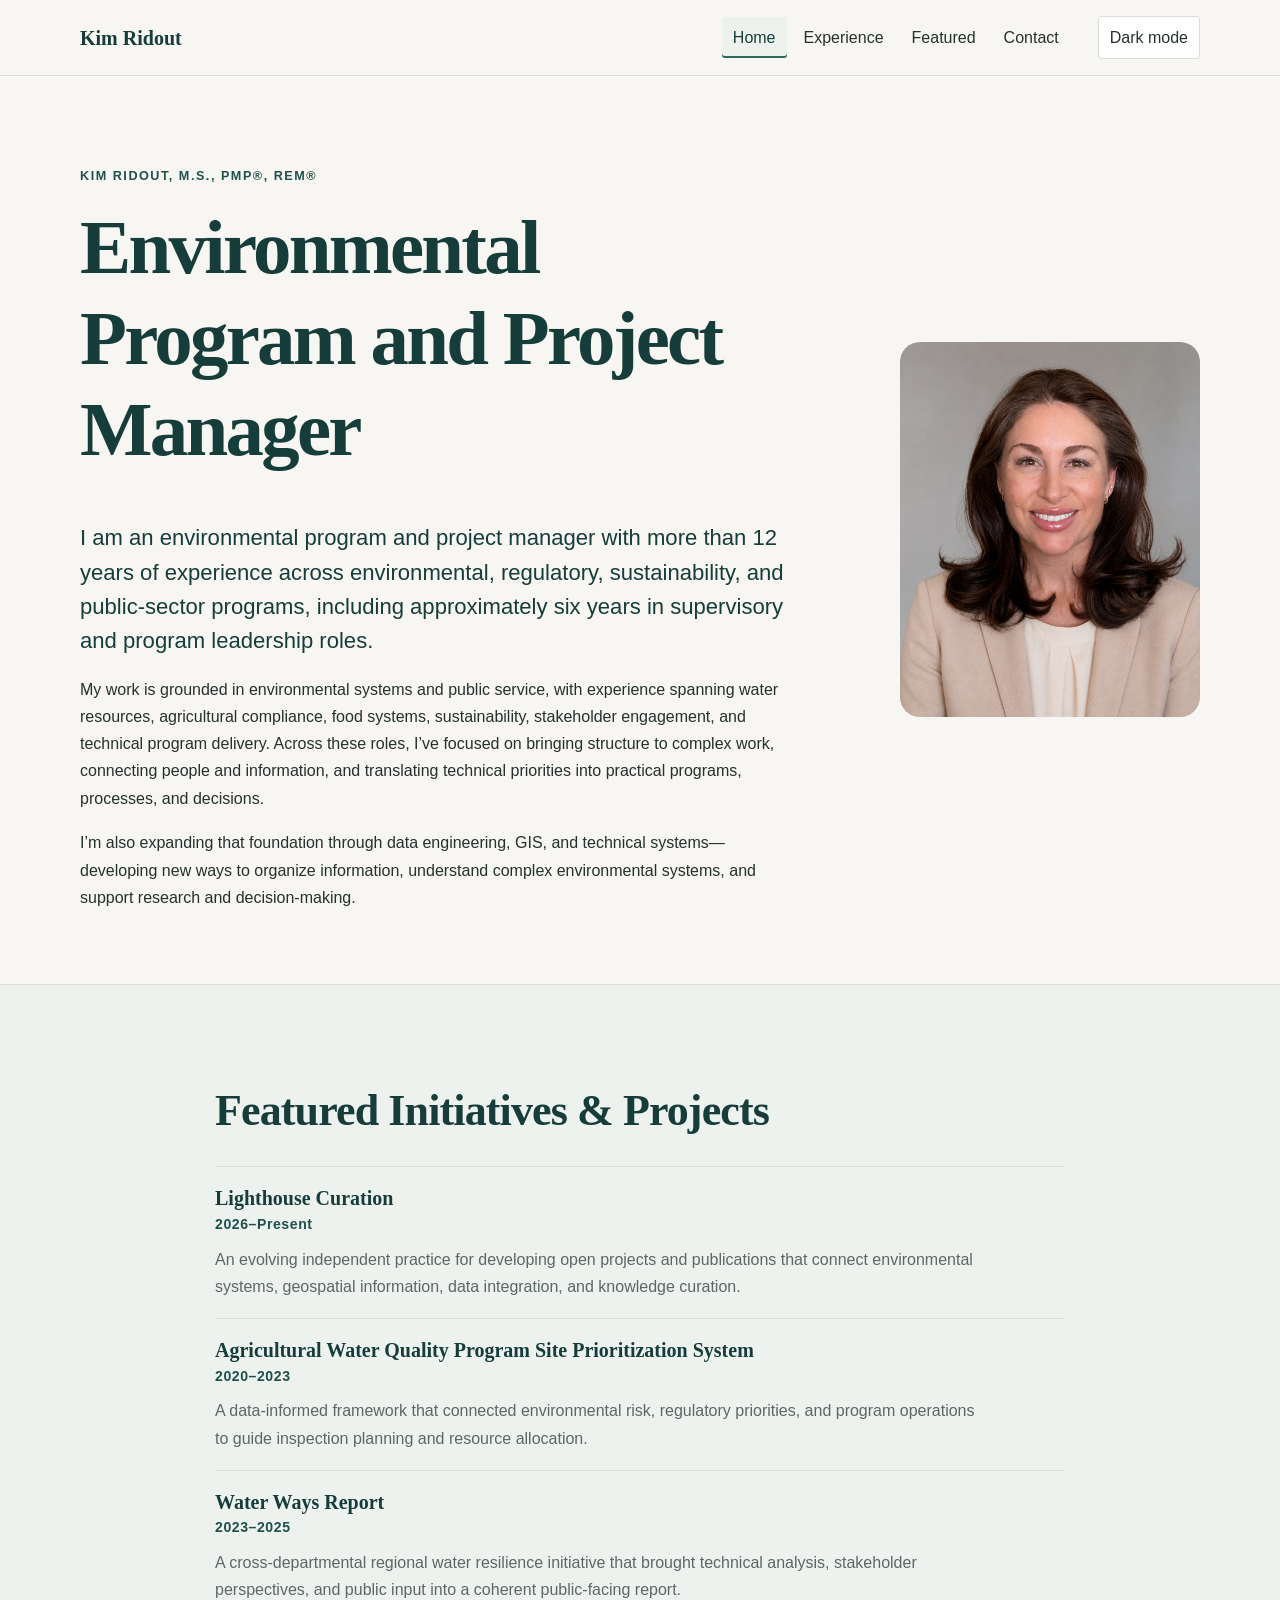
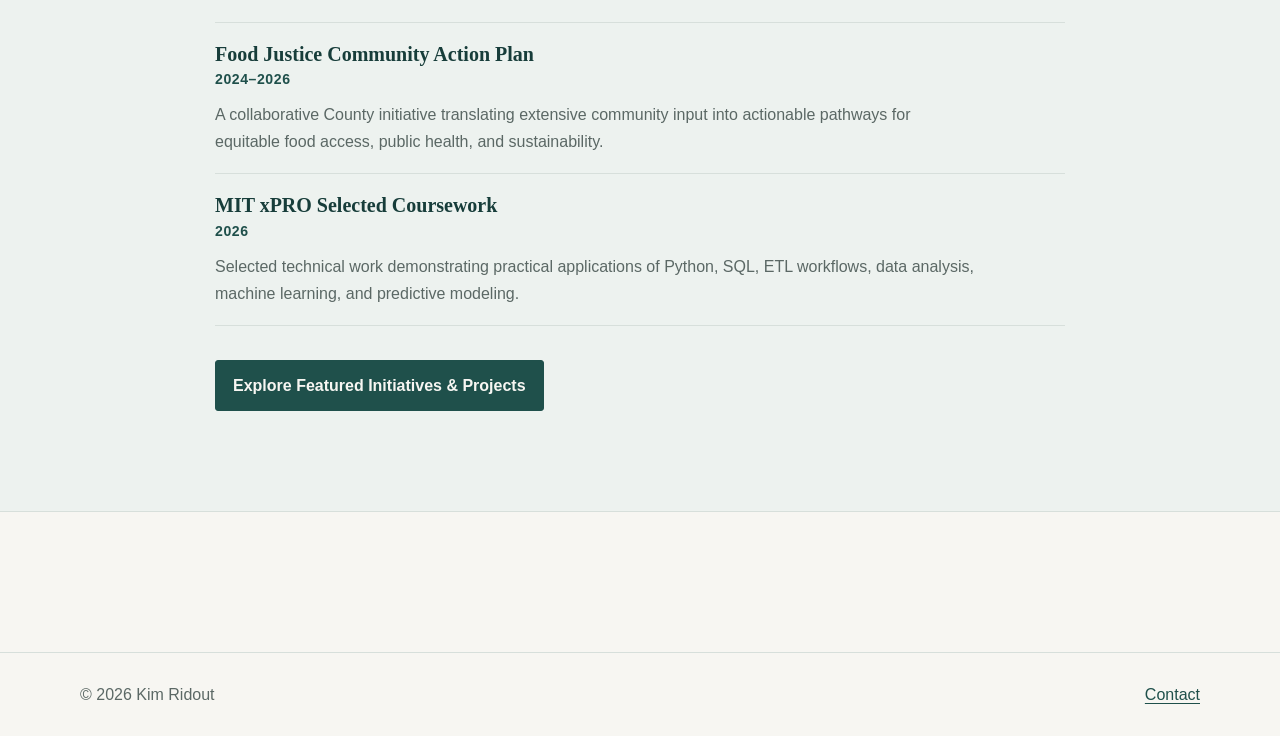
==== commit 9f45fd3d: "Update portfolio content and resume" ====
--- a/index.html
+++ b/index.html
@@ -24,10 +24,10 @@
     <section class="hero page-container" aria-labelledby="home-heading">
       <div class="hero-copy">
         <p class="eyebrow">Kim Ridout, M.S., PMP®, REM®</p>
-        <h1 id="home-heading">Program and Project Manager with an Environmental Background</h1>
-        <p class="lede">I am a program and project manager with more than 12 years of experience across environmental, regulatory, sustainability, and public-sector programs, including approximately six years in supervisory and program leadership roles.</p>
-        <p>My work includes leading complex public-sector initiatives, coordinating interdisciplinary teams, and translating environmental priorities into practical programs, processes, reporting, and public-facing work. I am increasingly integrating data engineering, analytics, GIS, and technical systems into that practice—expanding how I can help people, programs, and organizations make sense of complexity and move useful work forward.</p>
-        <p>After recently relocating back to my home state of Texas, I'm excited to begin the next chapter of my career. I'm seeking opportunities where I can contribute my experience, continue learning, and support the work of a collaborative team. I look forward to bringing curiosity, reliability, and a thoughtful approach to new challenges.</p>
+        <h1 id="home-heading">Environmental Program and Project Manager</h1>
+        <p class="lede">I am an environmental program and project manager with more than 12 years of experience across environmental, regulatory, sustainability, and public-sector programs, including approximately six years in supervisory and program leadership roles.</p>
+        <p>My work is grounded in environmental systems and public service, with experience spanning water resources, agricultural compliance, food systems, sustainability, stakeholder engagement, and technical program delivery. Across these roles, I’ve focused on bringing structure to complex work, connecting people and information, and translating technical priorities into practical programs, processes, and decisions.</p>
+        <p>I’m also expanding that foundation through data engineering, GIS, and technical systems—developing new ways to organize information, understand complex environmental systems, and support research and decision-making.</p>
       </div>
       <figure class="portrait">
         <img src="assets/images/profile.png" alt="Portrait of Kim Ridout">
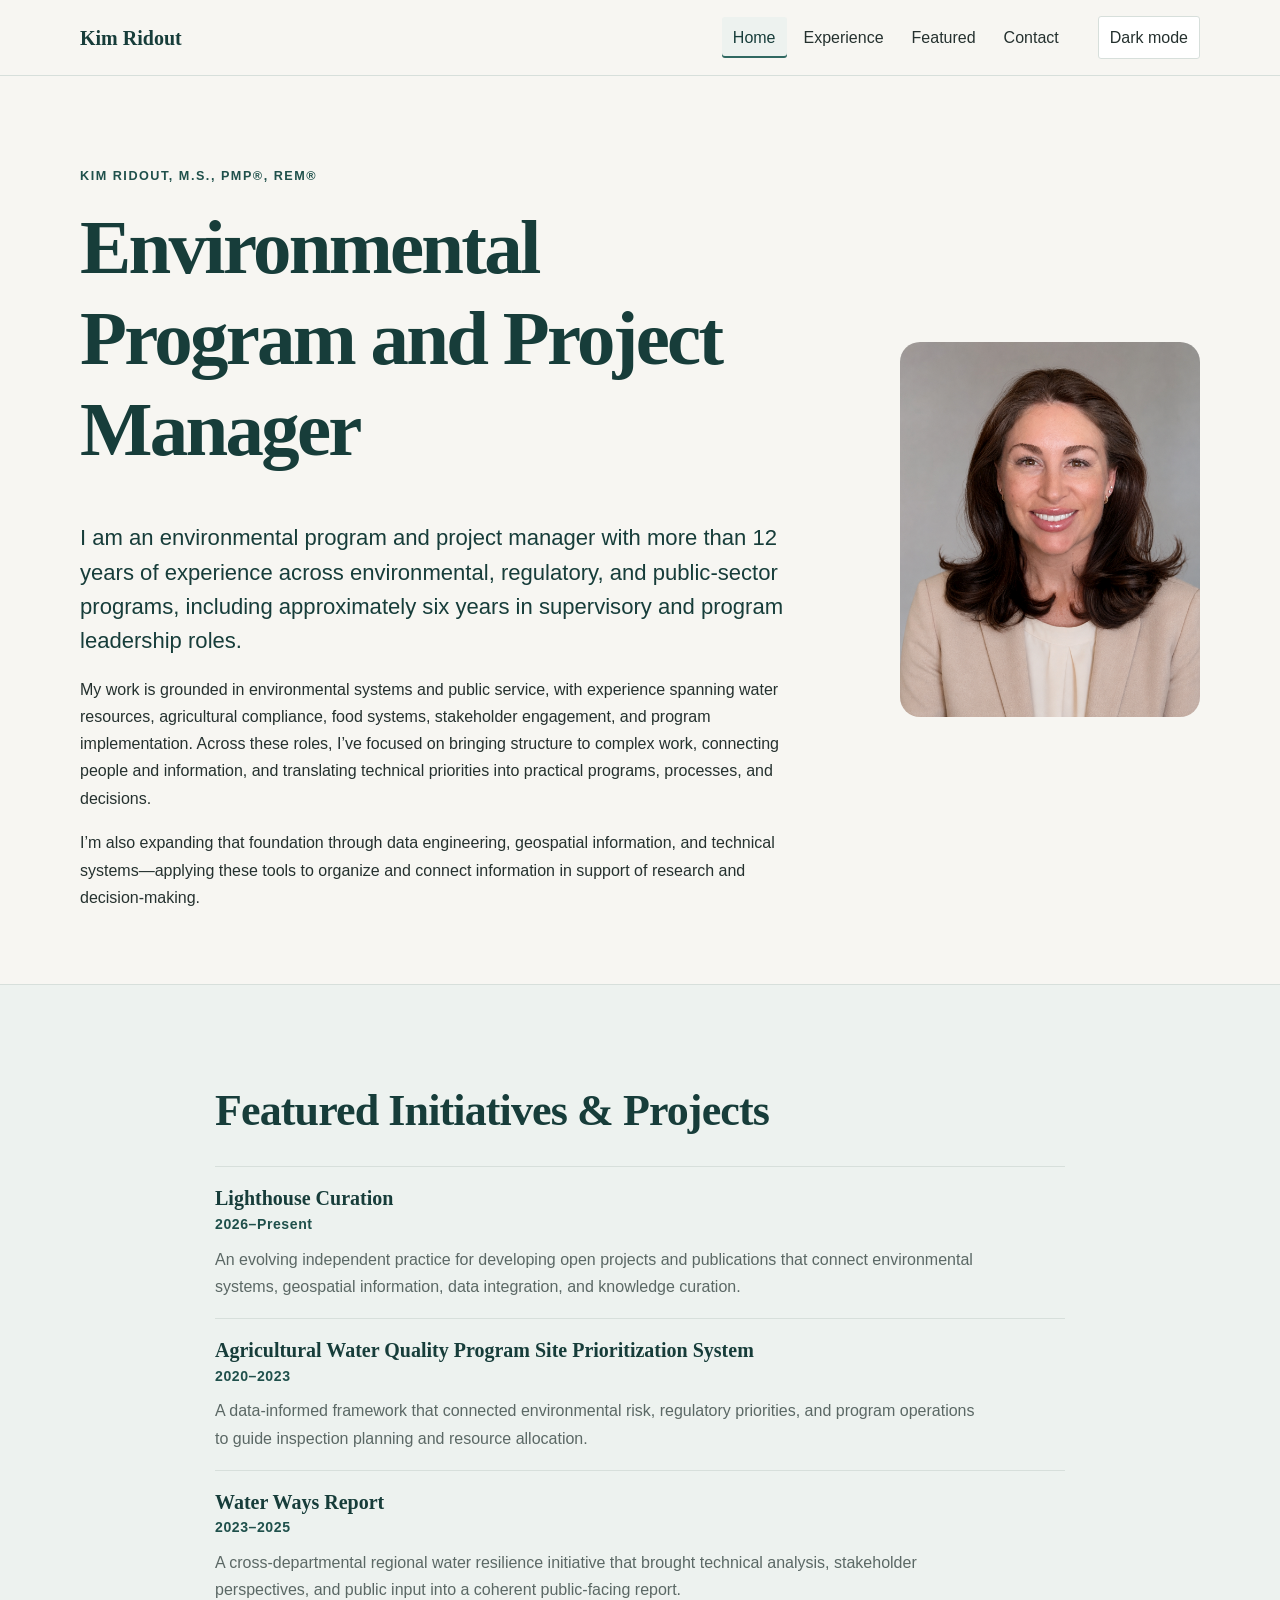
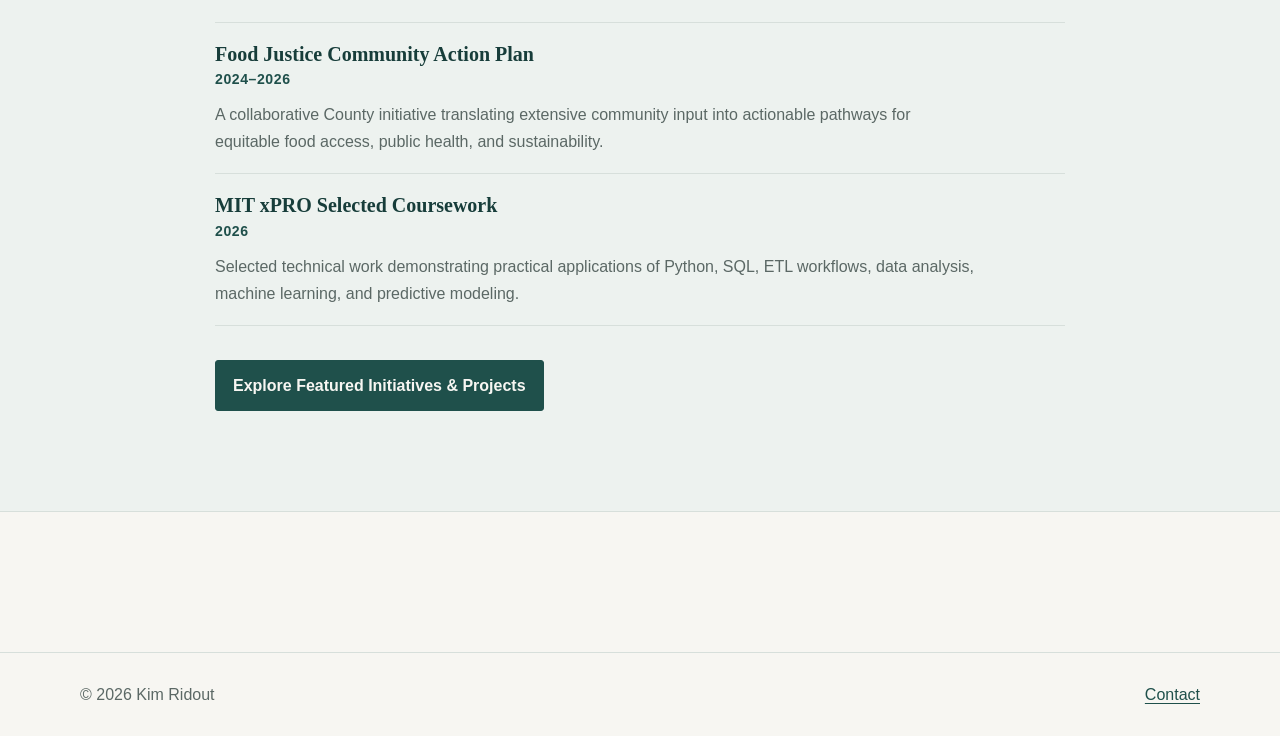
==== commit f50842eb: "Minor updates" ====
--- a/index.html
+++ b/index.html
@@ -25,9 +25,9 @@
       <div class="hero-copy">
         <p class="eyebrow">Kim Ridout, M.S., PMP®, REM®</p>
         <h1 id="home-heading">Environmental Program and Project Manager</h1>
-        <p class="lede">I am an environmental program and project manager with more than 12 years of experience across environmental, regulatory, sustainability, and public-sector programs, including approximately six years in supervisory and program leadership roles.</p>
-        <p>My work is grounded in environmental systems and public service, with experience spanning water resources, agricultural compliance, food systems, sustainability, stakeholder engagement, and technical program delivery. Across these roles, I’ve focused on bringing structure to complex work, connecting people and information, and translating technical priorities into practical programs, processes, and decisions.</p>
-        <p>I’m also expanding that foundation through data engineering, GIS, and technical systems—developing new ways to organize information, understand complex environmental systems, and support research and decision-making.</p>
+        <p class="lede">I am an environmental program and project manager with more than 12 years of experience across environmental, regulatory, and public-sector programs, including approximately six years in supervisory and program leadership roles.</p>
+        <p>My work is grounded in environmental systems and public service, with experience spanning water resources, agricultural compliance, food systems, stakeholder engagement, and program implementation. Across these roles, I’ve focused on bringing structure to complex work, connecting people and information, and translating technical priorities into practical programs, processes, and decisions.</p>
+        <p>I’m also expanding that foundation through data engineering, geospatial information, and technical systems—applying these tools to organize and connect information in support of research and decision-making.</p>
       </div>
       <figure class="portrait">
         <img src="assets/images/profile.png" alt="Portrait of Kim Ridout">
